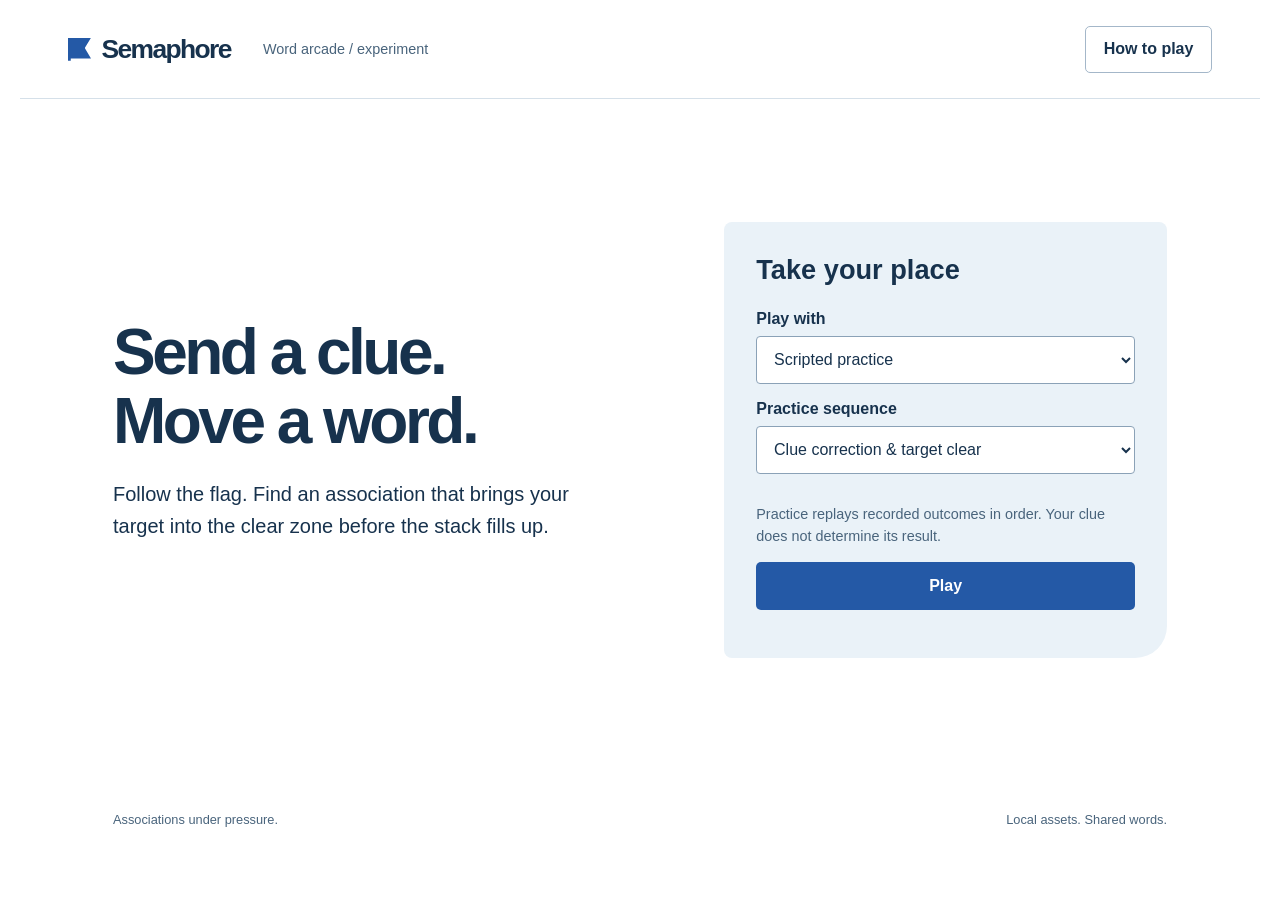
==== web/index.html @ be5de334 "Build thin playable browser with frozen transports and keyboard QA" ====
<!doctype html>
<html lang="en">
<head><meta charset="utf-8"><meta name="viewport" content="width=device-width, initial-scale=1"><link rel="icon" href="./favicon.svg"><title>Semaphore · Word arcade</title><link rel="stylesheet" href="./styles.css"></head>
<body>
<header class="masthead"><a href="./" class="brand" aria-label="Semaphore home"><span class="brand-flag" aria-hidden="true"></span>Semaphore</a><span class="edition">Word arcade / experiment</span><button id="help-open" class="quiet">How to play</button></header>
<main>
<section id="welcome" class="welcome">
  <div><h1>Send a clue.<br>Move a word.</h1><p class="intro">Follow the flag. Find an association that brings your target into the clear zone before the stack fills up.</p></div>
  <form id="start-form" class="setup"><h2>Take your place</h2><label for="transport">Play with</label><select id="transport"><option value="fixture">Scripted practice</option><option value="http">LAN game server</option></select>
  <div id="fixture-options"><label for="scenario">Practice sequence</label><select id="scenario"><option value="legality-and-target-only-clear">Clue correction & target clear</option><option value="inference-spawn-retry-and-reconnect">Spawns, delays & retry</option><option value="equal-time-overflow-beats-inference">A full stack</option><option value="bottom-three-target-only">The bottom-three rule</option><option value="event-player-clears">Event play</option></select><p class="hint">Practice replays recorded outcomes in order. Your clue does not determine its result.</p></div>
  <div id="http-options" hidden><label for="artifact">Artifact ID</label><input id="artifact" value="default" autocomplete="off"><label for="mode">Game mode</label><select id="mode"><option value="casual">Casual</option><option value="event">Event</option></select><p class="hint">Connect to an operator-preloaded game on this server.</p></div><button class="primary" id="play">Play</button><p id="start-error" role="alert"></p></form>
</section>
<section id="game" hidden>
  <div class="game-top"><div><p id="source" class="hint"></p><h1 id="pack-name">Follow the flag</h1></div><button id="leave" class="quiet">Leave game</button></div>
  <div class="arena">
    <section class="stack-panel" aria-label="Word stack"><div class="stack-meta"><span id="occupancy"></span><span id="next-spawn"></span></div><div class="stack"><div class="headroom" aria-hidden="true"><span>Room to rise</span></div><ol id="words" aria-label="Words, top to bottom"></ol></div><p id="zone-note" class="hint"></p></section>
    <section class="console"><div class="stats"><span>Score <strong id="score">0</strong></span><span>Level <strong id="level">1</strong></span></div><div id="active-controls"><p class="target-label">Your target</p><h2 id="target" aria-live="polite"></h2><p id="instruction">Guide it into the clear zone. Only the target clears.</p><p id="connection" role="status"></p><button id="reconnect" class="quiet" hidden>Reconnect</button><form id="clue-form"><label for="clue">Your clue</label><input id="clue" autocomplete="off" spellcheck="false" aria-describedby="clue-count result" placeholder="Find an association…"><div id="clue-count" class="hint">120 characters available</div><button class="primary" id="send">Send clue <span aria-hidden="true">↵</span></button></form><p id="result" role="status" aria-live="polite"></p><p class="hint">Enter to send. Keep the target word out of your clue.</p></div>
    <div id="ending" role="alert" hidden><h2 id="end-title" tabindex="-1"></h2><p id="end-detail"></p><button id="again" class="primary">Play again</button></div>
    <details class="identities"><summary>Game details</summary><dl id="details"></dl></details></section>
  </div>
</section>
</main>
<footer>Associations under pressure. <span>Local assets. Shared words.</span></footer>
<dialog id="help"><h2>Follow the flag</h2><p>Send a clue associated with the target. The server ranks all words by their association with your clue, placing the closest at the bottom.</p><p>If the target lands in the clear zone, it clears and earns 100 points. Other words stay. New words keep arriving; a full stack ends the game.</p><p>The clock keeps running while your clue is ranked and while you reconnect.</p><form method="dialog"><button class="primary">Back to play</button></form></dialog>
<script type="module" src="./app.mjs"></script>
</body></html>
---- web/styles.css ----
:root{font-family:"Segoe UI","Trebuchet MS",sans-serif;color:#17324d;background:#fff;font-synthesis:none;--ink:#17324d;--blue:#2459a6;--fog:#eaf2f8;--landing:#d6eee3;--alert:#9c3045}*{box-sizing:border-box}body{margin:0}button,input,select{font:inherit}button,a,input,select,summary{touch-action:manipulation}button{cursor:pointer}button:disabled{cursor:wait;opacity:.6}button:focus-visible,a:focus-visible,input:focus-visible,select:focus-visible,summary:focus-visible{outline:3px solid var(--blue);outline-offset:4px}button{border:0;border-radius:5px;padding:.85rem 1.1rem;background:var(--fog);color:var(--ink);font-weight:600}.primary{background:var(--blue);color:white;min-height:48px}.quiet{background:transparent;border:1px solid #a4b7c9;white-space:normal}.masthead{max-width:1240px;margin:auto;display:flex;align-items:center;gap:2rem;padding:1.6rem 3rem;border-bottom:1px solid #d5e0e9}.brand{display:flex;align-items:center;gap:.65rem;color:var(--ink);font-size:1.65rem;font-weight:750;text-decoration:none;letter-spacing:-.06em}.brand-flag{display:inline-block;background:var(--blue);width:23px;height:23px;clip-path:polygon(0 0,100% 0,73% 45%,100% 90%,12% 90%,12% 100%,0 100%)}.edition{margin-right:auto;color:#49647c;font-size:.9rem}main{max-width:1150px;margin:auto;padding:3rem}.welcome{display:grid;grid-template-columns:1.2fr 1fr;gap:5rem;align-items:center;min-height:65vh}h1{font-size:clamp(2.7rem,5vw,4.7rem);font-weight:650;letter-spacing:-.055em;line-height:1.08;margin:0 0 1.4rem}.intro{font-size:1.25rem;line-height:1.6;max-width:31rem}.setup{background:var(--fog);padding:2rem;border-radius:8px 8px 32px 8px}.setup h2{font-weight:600;margin:0 0 1.5rem;font-size:1.7rem}label{display:block;font-weight:600;margin-bottom:.5rem}input,select{width:100%;min-width:0;min-height:48px;border:1px solid #8ba2b7;border-radius:4px;background:white;color:var(--ink);padding:.7rem .8rem;margin-bottom:1rem;font-size:1rem}.hint{font-size:.9rem;color:#49647c;line-height:1.5}.setup .primary{width:100%}.game-top{display:flex;align-items:center;justify-content:space-between;gap:1rem;margin-bottom:2rem}.game-top h1{font-size:2rem;margin:0}.game-top p{margin:0 0 .5rem}.arena{display:grid;grid-template-columns:minmax(0,1.1fr) minmax(0,1fr);gap:4rem;align-items:end}.stack-meta{display:flex;justify-content:space-between;gap:1rem;font-size:.95rem;margin-bottom:.75rem;font-variant-numeric:tabular-nums}.stack{background:var(--fog);border:2px solid var(--ink);border-top:4px solid var(--ink);border-radius:5px;overflow:hidden;min-height:400px;display:flex;flex-direction:column;justify-content:end}.headroom{flex:1;min-height:55px;display:flex;align-items:center;justify-content:center;color:#49647c;font-size:.8rem}ol{list-style:none;margin:0;padding:0}.word{padding:.85rem 1.2rem;background:#fff;border-top:1px solid #c4d3e0;position:relative;display:flex;align-items:center;gap:.75rem;font-size:1.3rem;overflow-wrap:anywhere;min-height:54px}.word .label{min-width:0;flex:1}.word.zone{background:var(--landing)}.word.zone-start{border-top:2px solid var(--ink)}.word.target{font-weight:700}.flag{font-size:.73rem;background:var(--blue);color:white;padding:.25rem .65rem .25rem .4rem;clip-path:polygon(0 0,100% 0,90% 50%,100% 100%,0 100%);flex-shrink:0}.zone-caption{display:block;font-size:.75rem;font-weight:600;margin-bottom:.2rem}.stats{display:flex;gap:3rem;border-bottom:1px solid #c4d3e0;padding-bottom:1.3rem;margin-bottom:2rem}.stats span{display:flex;flex-direction:column;gap:.3rem;font-size:.9rem}.stats strong{font-size:2rem;font-weight:600;font-variant-numeric:tabular-nums}.target-label{margin:0 0 .4rem}.console h2{font-size:2rem;font-weight:650;letter-spacing:-.025em;overflow-wrap:anywhere;margin:.3rem 0 1rem}#instruction{line-height:1.5;margin-bottom:1.5rem}#clue{margin-bottom:.25rem}#clue-count{text-align:right;margin:.3rem 0 .8rem}#send{width:100%;display:flex;justify-content:space-between}#result{min-height:2.8rem;line-height:1.5;font-weight:600}#result.error,#connection,#start-error{color:var(--alert)}.identities{margin-top:2rem;font-size:.85rem;color:#49647c}.identities dl{overflow-wrap:anywhere}.identities dt{font-weight:650;margin-top:.7rem}.identities dd{margin:.2rem 0}footer{max-width:1150px;padding:2rem 3rem;margin:auto;color:#49647c;display:flex;justify-content:space-between;gap:1rem;font-size:.8rem}dialog{max-width:min(32rem,90vw);border:2px solid var(--ink);border-radius:8px;padding:2rem;color:var(--ink);line-height:1.6}dialog::backdrop{background:#17324d77}.sr-only{position:absolute;width:1px;height:1px;overflow:hidden;clip-path:inset(50%)}[hidden]{display:none!important}@media(max-width:700px){.masthead{padding:1rem;gap:1rem}.brand{font-size:1.4rem}.edition{display:none}.masthead button{margin-left:auto;font-size:.85rem}main{padding:1.6rem 1rem}.welcome{grid-template-columns:1fr;gap:1.5rem}.welcome h1{font-size:3rem}.setup{padding:1.5rem}.arena{grid-template-columns:1fr;gap:1.5rem}.stack{min-height:260px}.word{font-size:1.12rem;padding:.65rem .8rem}.console{background:white;padding-bottom:env(safe-area-inset-bottom)}.stats{margin-bottom:1.5rem}.game-top{align-items:start}.game-top h1{font-size:1.6rem}footer{padding:1.5rem 1rem;flex-direction:column}.console h2{font-size:1.75rem}}@media(prefers-reduced-motion:reduce){*,*::before,*::after{animation:none!important;transition:none!important;scroll-behavior:auto!important}}
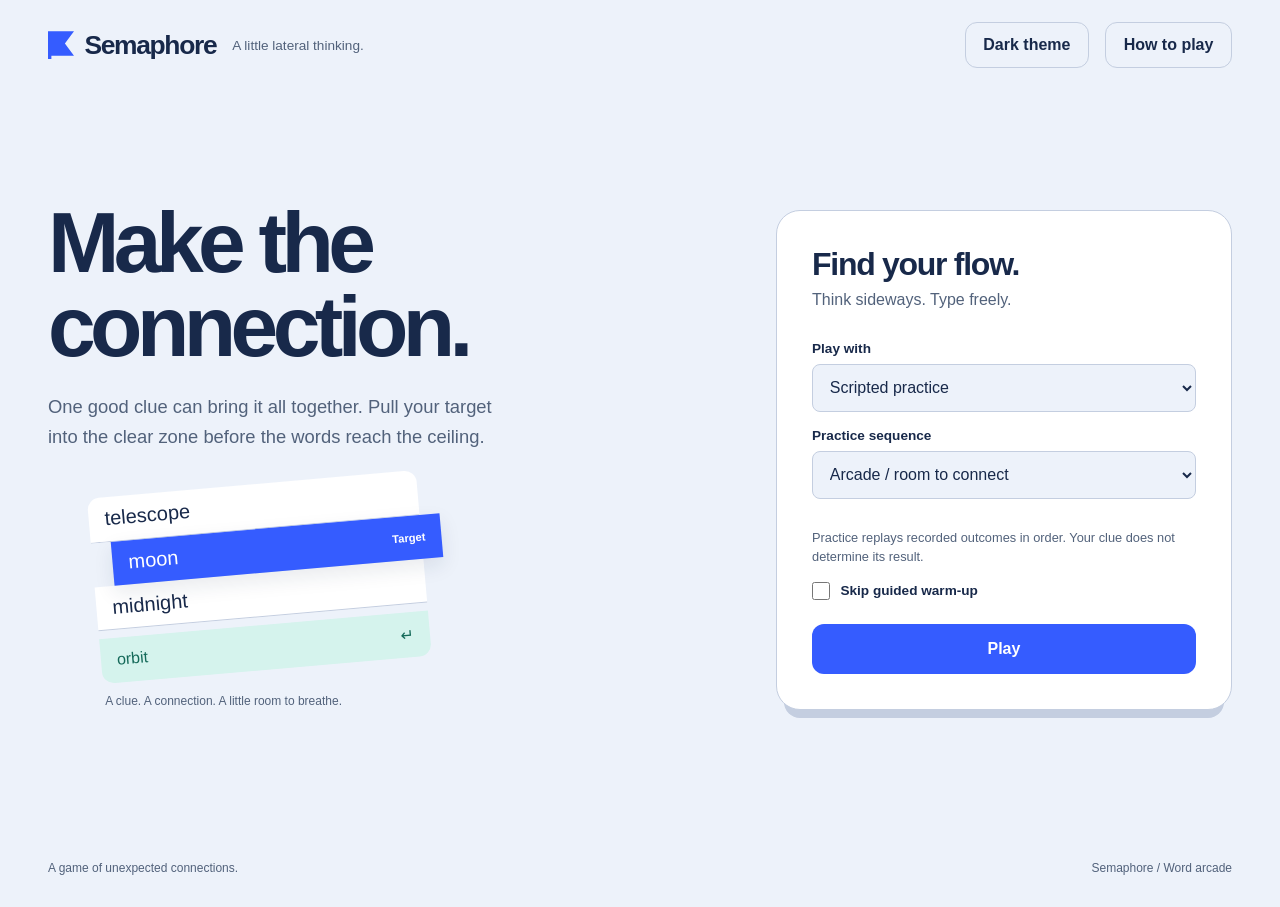
==== commit 2ab61bba: "Refine arcade UI with guided warm-up and cascading streak clears" ====
--- a/web/index.html
+++ b/web/index.html
@@ -1,26 +1,26 @@
 <!doctype html>
 <html lang="en">
-<head><meta charset="utf-8"><meta name="viewport" content="width=device-width, initial-scale=1"><link rel="icon" href="./favicon.svg"><title>Semaphore · Word arcade</title><link rel="stylesheet" href="./styles.css"></head>
+<head><meta charset="utf-8"><meta name="viewport" content="width=device-width, initial-scale=1"><link rel="icon" href="./favicon.svg"><meta name="color-scheme" content="light dark"><title>Semaphore · Word arcade</title><link rel="stylesheet" href="./styles.css"></head>
 <body>
-<header class="masthead"><a href="./" class="brand" aria-label="Semaphore home"><span class="brand-flag" aria-hidden="true"></span>Semaphore</a><span class="edition">Word arcade / experiment</span><button id="help-open" class="quiet">How to play</button></header>
+<header class="masthead"><a href="./" class="brand" aria-label="Semaphore home"><span class="brand-flag" aria-hidden="true"></span>Semaphore</a><span class="edition">A little lateral thinking.</span><button id="theme-toggle" class="quiet theme-toggle" aria-label="Switch to dark theme">Dark theme</button><button id="help-open" class="quiet">How to play</button></header>
 <main>
 <section id="welcome" class="welcome">
-  <div><h1>Send a clue.<br>Move a word.</h1><p class="intro">Follow the flag. Find an association that brings your target into the clear zone before the stack fills up.</p></div>
-  <form id="start-form" class="setup"><h2>Take your place</h2><label for="transport">Play with</label><select id="transport"><option value="fixture">Scripted practice</option><option value="http">LAN game server</option></select>
-  <div id="fixture-options"><label for="scenario">Practice sequence</label><select id="scenario"><option value="legality-and-target-only-clear">Clue correction & target clear</option><option value="inference-spawn-retry-and-reconnect">Spawns, delays & retry</option><option value="equal-time-overflow-beats-inference">A full stack</option><option value="bottom-three-target-only">The bottom-three rule</option><option value="event-player-clears">Event play</option></select><p class="hint">Practice replays recorded outcomes in order. Your clue does not determine its result.</p></div>
-  <div id="http-options" hidden><label for="artifact">Artifact ID</label><input id="artifact" value="default" autocomplete="off"><label for="mode">Game mode</label><select id="mode"><option value="casual">Casual</option><option value="event">Event</option></select><p class="hint">Connect to an operator-preloaded game on this server.</p></div><button class="primary" id="play">Play</button><p id="start-error" role="alert"></p></form>
+  <div class="welcome-story"><h1>Make the<br>connection.</h1><p class="intro">One good clue can bring it all together. Pull your target into the clear zone before the words reach the ceiling.</p><div class="word-demo" aria-label="Example: the clue orbit connects to moon"><span class="demo-word">telescope</span><span class="demo-word demo-target">moon <small>Target</small></span><span class="demo-word">midnight</span><div class="demo-clue"><span>orbit</span><span aria-hidden="true">↵</span></div><p>A clue. A connection. A little room to breathe.</p></div></div>
+  <form id="start-form" class="setup"><h2>Find your flow.</h2><p class="setup-intro">Think sideways. Type freely.</p><label for="transport">Play with</label><select id="transport"><option value="fixture">Scripted practice</option><option value="http">LAN game server</option></select>
+  <div id="fixture-options"><label for="scenario">Practice sequence</label><select id="scenario"><option value="spacious-arcade">Arcade / room to connect</option><option value="legality-and-target-only-clear">Clue correction & target clear</option><option value="inference-spawn-retry-and-reconnect">Spawns, delays & retry</option><option value="equal-time-overflow-beats-inference">A full stack</option><option value="bottom-three-target-only">The bottom-three rule</option><option value="event-player-clears">Event play</option></select><p class="hint">Practice replays recorded outcomes in order. Your clue does not determine its result.</p></div>
+  <div id="http-options" hidden><label for="artifact">Artifact ID</label><input id="artifact" value="default" autocomplete="off"><label for="mode">Game mode</label><select id="mode"><option value="casual">Casual</option><option value="event">Event</option></select><p class="hint">Connect to an operator-preloaded game on this server.</p></div><label class="skip-option"><input type="checkbox" id="skip-tutorial"> Skip guided warm-up</label><button class="primary" id="play">Play</button><p id="start-error" role="alert"></p></form>
 </section>
 <section id="game" hidden>
   <div class="game-top"><div><p id="source" class="hint"></p><h1 id="pack-name">Follow the flag</h1></div><button id="leave" class="quiet">Leave game</button></div>
-  <div class="arena">
-    <section class="stack-panel" aria-label="Word stack"><div class="stack-meta"><span id="occupancy"></span><span id="next-spawn"></span></div><div class="stack"><div class="headroom" aria-hidden="true"><span>Room to rise</span></div><ol id="words" aria-label="Words, top to bottom"></ol></div><p id="zone-note" class="hint"></p></section>
-    <section class="console"><div class="stats"><span>Score <strong id="score">0</strong></span><span>Level <strong id="level">1</strong></span></div><div id="active-controls"><p class="target-label">Your target</p><h2 id="target" aria-live="polite"></h2><p id="instruction">Guide it into the clear zone. Only the target clears.</p><p id="connection" role="status"></p><button id="reconnect" class="quiet" hidden>Reconnect</button><form id="clue-form"><label for="clue">Your clue</label><input id="clue" autocomplete="off" spellcheck="false" aria-describedby="clue-count result" placeholder="Find an association…"><div id="clue-count" class="hint">120 characters available</div><button class="primary" id="send">Send clue <span aria-hidden="true">↵</span></button></form><p id="result" role="status" aria-live="polite"></p><p class="hint">Enter to send. Keep the target word out of your clue.</p></div>
+  <div class="arena"><div class="stats"><span>Score <strong id="score">0</strong></span><span>Level <strong id="level">1</strong></span><span id="streak-stat">Streak <strong id="streak">0 / 5</strong></span><span class="pace-tip" id="pace-note"></span></div>
+    <section class="stack-panel" aria-label="Word stack"><div class="stack-meta"><span id="occupancy"></span><span id="next-spawn"></span></div><div class="ceiling"><span>Ceiling</span><span id="capacity-warning"></span></div><div class="stack"><div class="headroom" aria-hidden="true"><span></span></div><ol id="words" aria-label="Words, top to bottom"></ol></div><p id="zone-note" class="hint"></p></section>
+    <section class="console"><div id="active-controls"><div class="target-cue"><p class="target-label">Connect to</p><h2 id="target" aria-live="polite"></h2></div><p id="instruction" role="status" hidden></p><button type="button" id="begin-game" class="primary" hidden>Start game</button><p id="connection" role="status"></p><button id="reconnect" class="quiet" hidden>Reconnect</button><form id="clue-form"><label for="clue" class="sr-only">Your clue</label><div class="input-dock"><input id="clue" autocomplete="off" spellcheck="false" aria-describedby="clue-count result" placeholder="Find an association…"><button class="primary" id="send">Send clue <span aria-hidden="true">↵</span></button></div><div id="clue-count" class="hint">120 characters available</div></form><p id="result" role="status" aria-live="polite"></p></div>
     <div id="ending" role="alert" hidden><h2 id="end-title" tabindex="-1"></h2><p id="end-detail"></p><button id="again" class="primary">Play again</button></div>
     <details class="identities"><summary>Game details</summary><dl id="details"></dl></details></section>
   </div>
 </section>
 </main>
-<footer>Associations under pressure. <span>Local assets. Shared words.</span></footer>
-<dialog id="help"><h2>Follow the flag</h2><p>Send a clue associated with the target. The server ranks all words by their association with your clue, placing the closest at the bottom.</p><p>If the target lands in the clear zone, it clears and earns 100 points. Other words stay. New words keep arriving; a full stack ends the game.</p><p>The clock keeps running while your clue is ranked and while you reconnect.</p><form method="dialog"><button class="primary">Back to play</button></form></dialog>
+<footer>A game of unexpected connections.<span>Semaphore / Word arcade</span></footer>
+<dialog id="help"><h2>Follow the flag</h2><p>Send a clue associated with the target. The server ranks all words by their association with your clue, placing the closest at the bottom.</p><p>In casual arcade, the board holds 20 phrases and the bottom three positions form the clear zone. Your target can rank first, second, or third to clear for 100 points. In casual arcade, five consecutive successful clues sweep all words in the clear zone. The stack refills the zone, and each new target also clears while it remains in range and the same clue is legal. Each removed word earns 100 points. A miss or invalid clue resets the streak; service failures reset it too. Event games keep target-only clears. New words keep arriving; a full stack ends the game.</p><p>Casual arrivals speed up every 500 points, from five seconds down to two seconds between phrases. Event games and recorded test sequences use their own fixed settings.</p><p>The clock keeps running while your clue is ranked and while you reconnect.</p><form method="dialog"><button class="primary">Back to play</button></form></dialog>
 <script type="module" src="./app.mjs"></script>
 </body></html>
--- a/web/styles.css
+++ b/web/styles.css
@@ -1 +1,172 @@
-:root{font-family:"Segoe UI","Trebuchet MS",sans-serif;color:#17324d;background:#fff;font-synthesis:none;--ink:#17324d;--blue:#2459a6;--fog:#eaf2f8;--landing:#d6eee3;--alert:#9c3045}*{box-sizing:border-box}body{margin:0}button,input,select{font:inherit}button,a,input,select,summary{touch-action:manipulation}button{cursor:pointer}button:disabled{cursor:wait;opacity:.6}button:focus-visible,a:focus-visible,input:focus-visible,select:focus-visible,summary:focus-visible{outline:3px solid var(--blue);outline-offset:4px}button{border:0;border-radius:5px;padding:.85rem 1.1rem;background:var(--fog);color:var(--ink);font-weight:600}.primary{background:var(--blue);color:white;min-height:48px}.quiet{background:transparent;border:1px solid #a4b7c9;white-space:normal}.masthead{max-width:1240px;margin:auto;display:flex;align-items:center;gap:2rem;padding:1.6rem 3rem;border-bottom:1px solid #d5e0e9}.brand{display:flex;align-items:center;gap:.65rem;color:var(--ink);font-size:1.65rem;font-weight:750;text-decoration:none;letter-spacing:-.06em}.brand-flag{display:inline-block;background:var(--blue);width:23px;height:23px;clip-path:polygon(0 0,100% 0,73% 45%,100% 90%,12% 90%,12% 100%,0 100%)}.edition{margin-right:auto;color:#49647c;font-size:.9rem}main{max-width:1150px;margin:auto;padding:3rem}.welcome{display:grid;grid-template-columns:1.2fr 1fr;gap:5rem;align-items:center;min-height:65vh}h1{font-size:clamp(2.7rem,5vw,4.7rem);font-weight:650;letter-spacing:-.055em;line-height:1.08;margin:0 0 1.4rem}.intro{font-size:1.25rem;line-height:1.6;max-width:31rem}.setup{background:var(--fog);padding:2rem;border-radius:8px 8px 32px 8px}.setup h2{font-weight:600;margin:0 0 1.5rem;font-size:1.7rem}label{display:block;font-weight:600;margin-bottom:.5rem}input,select{width:100%;min-width:0;min-height:48px;border:1px solid #8ba2b7;border-radius:4px;background:white;color:var(--ink);padding:.7rem .8rem;margin-bottom:1rem;font-size:1rem}.hint{font-size:.9rem;color:#49647c;line-height:1.5}.setup .primary{width:100%}.game-top{display:flex;align-items:center;justify-content:space-between;gap:1rem;margin-bottom:2rem}.game-top h1{font-size:2rem;margin:0}.game-top p{margin:0 0 .5rem}.arena{display:grid;grid-template-columns:minmax(0,1.1fr) minmax(0,1fr);gap:4rem;align-items:end}.stack-meta{display:flex;justify-content:space-between;gap:1rem;font-size:.95rem;margin-bottom:.75rem;font-variant-numeric:tabular-nums}.stack{background:var(--fog);border:2px solid var(--ink);border-top:4px solid var(--ink);border-radius:5px;overflow:hidden;min-height:400px;display:flex;flex-direction:column;justify-content:end}.headroom{flex:1;min-height:55px;display:flex;align-items:center;justify-content:center;color:#49647c;font-size:.8rem}ol{list-style:none;margin:0;padding:0}.word{padding:.85rem 1.2rem;background:#fff;border-top:1px solid #c4d3e0;position:relative;display:flex;align-items:center;gap:.75rem;font-size:1.3rem;overflow-wrap:anywhere;min-height:54px}.word .label{min-width:0;flex:1}.word.zone{background:var(--landing)}.word.zone-start{border-top:2px solid var(--ink)}.word.target{font-weight:700}.flag{font-size:.73rem;background:var(--blue);color:white;padding:.25rem .65rem .25rem .4rem;clip-path:polygon(0 0,100% 0,90% 50%,100% 100%,0 100%);flex-shrink:0}.zone-caption{display:block;font-size:.75rem;font-weight:600;margin-bottom:.2rem}.stats{display:flex;gap:3rem;border-bottom:1px solid #c4d3e0;padding-bottom:1.3rem;margin-bottom:2rem}.stats span{display:flex;flex-direction:column;gap:.3rem;font-size:.9rem}.stats strong{font-size:2rem;font-weight:600;font-variant-numeric:tabular-nums}.target-label{margin:0 0 .4rem}.console h2{font-size:2rem;font-weight:650;letter-spacing:-.025em;overflow-wrap:anywhere;margin:.3rem 0 1rem}#instruction{line-height:1.5;margin-bottom:1.5rem}#clue{margin-bottom:.25rem}#clue-count{text-align:right;margin:.3rem 0 .8rem}#send{width:100%;display:flex;justify-content:space-between}#result{min-height:2.8rem;line-height:1.5;font-weight:600}#result.error,#connection,#start-error{color:var(--alert)}.identities{margin-top:2rem;font-size:.85rem;color:#49647c}.identities dl{overflow-wrap:anywhere}.identities dt{font-weight:650;margin-top:.7rem}.identities dd{margin:.2rem 0}footer{max-width:1150px;padding:2rem 3rem;margin:auto;color:#49647c;display:flex;justify-content:space-between;gap:1rem;font-size:.8rem}dialog{max-width:min(32rem,90vw);border:2px solid var(--ink);border-radius:8px;padding:2rem;color:var(--ink);line-height:1.6}dialog::backdrop{background:#17324d77}.sr-only{position:absolute;width:1px;height:1px;overflow:hidden;clip-path:inset(50%)}[hidden]{display:none!important}@media(max-width:700px){.masthead{padding:1rem;gap:1rem}.brand{font-size:1.4rem}.edition{display:none}.masthead button{margin-left:auto;font-size:.85rem}main{padding:1.6rem 1rem}.welcome{grid-template-columns:1fr;gap:1.5rem}.welcome h1{font-size:3rem}.setup{padding:1.5rem}.arena{grid-template-columns:1fr;gap:1.5rem}.stack{min-height:260px}.word{font-size:1.12rem;padding:.65rem .8rem}.console{background:white;padding-bottom:env(safe-area-inset-bottom)}.stats{margin-bottom:1.5rem}.game-top{align-items:start}.game-top h1{font-size:1.6rem}footer{padding:1.5rem 1rem;flex-direction:column}.console h2{font-size:1.75rem}}@media(prefers-reduced-motion:reduce){*,*::before,*::after{animation:none!important;transition:none!important;scroll-behavior:auto!important}}
+:root{font-family:"Segoe UI",sans-serif;color:var(--ink);background:var(--paper);font-synthesis:none;color-scheme:light;--ink:#18294a;--paper:#edf2fa;--surface:#fff;--blue:#355cff;--blue-ink:#fff;--muted:#52627b;--line:#c4cee0;--zone:#d5f3ed;--zone-ink:#146959;--amber:#f2bb59;--alert:#a32c49;--shadow:#18294a18}
+
+:root[data-theme=dark]{color-scheme:dark;--ink:#e8efff;--paper:#111b32;--surface:#1b2944;--blue:#91a9ff;--blue-ink:#111b32;--muted:#a9b9d5;--line:#3d4e6d;--zone:#163e40;--zone-ink:#78e1cc;--amber:#f2bb59;--alert:#ff9ab0;--shadow:#0004}
+
+*{box-sizing:border-box}
+body{margin:0}
+button,input,select{font:inherit}
+button,a,input,select,summary{touch-action:manipulation}
+button{cursor:pointer}
+button:disabled{cursor:wait;opacity:.6}
+button:focus-visible,a:focus-visible,input:focus-visible,select:focus-visible,summary:focus-visible{outline:3px solid var(--blue);outline-offset:4px}
+button{border:0;border-radius:12px;padding:.8rem 1.1rem;background:var(--surface);color:var(--ink);font-weight:650;min-height:44px}
+button:hover{filter:brightness(.94)}
+.primary{background:var(--blue);color:var(--blue-ink);min-height:50px}
+.quiet{background:transparent;border:1px solid var(--line)}
+.masthead{max-width:1400px;margin:auto;display:flex;align-items:center;gap:1rem;padding:1.4rem 3rem}
+.brand{display:flex;align-items:center;gap:.65rem;color:var(--ink);font-family:Bahnschrift,"Arial Narrow",sans-serif;font-size:1.65rem;font-weight:750;text-decoration:none;letter-spacing:-.05em}
+.brand-flag{display:inline-block;background:var(--blue);width:26px;height:28px;clip-path:polygon(0 0,100% 0,65% 44%,100% 88%,13% 88%,13% 100%,0 100%)}
+.edition{margin-right:auto;color:var(--muted);font-size:.85rem}
+main{max-width:1280px;margin:auto;padding:2rem 3rem}
+.welcome{display:grid;grid-template-columns:1.35fr 1fr;gap:7rem;align-items:center;min-height:75vh}
+h1,h2,.word{font-family:Bahnschrift,"Arial Narrow","Segoe UI",sans-serif}
+h1{font-size:clamp(3.7rem,6.7vw,6.5rem);font-weight:700;letter-spacing:-.065em;line-height:.98;margin:0 0 1.5rem}
+.intro{font-size:1.15rem;line-height:1.65;max-width:29rem;color:var(--muted)}
+.word-demo{max-width:330px;margin:2rem 0 0 3rem;transform:rotate(-5deg)}
+.demo-word{display:block;padding:.65rem 1rem;border-bottom:1px solid var(--line);background:var(--surface);font-family:Bahnschrift,sans-serif;font-size:1.25rem}
+.demo-word:first-child{border-radius:12px 12px 0 0}
+.demo-target{background:var(--blue);color:var(--blue-ink);transform:translateX(20px);border:0;box-shadow:0 8px 20px var(--shadow)}
+.demo-target small{float:right;font:600 .7rem "Segoe UI",sans-serif;margin-top:.35rem}
+.demo-clue{display:flex;justify-content:space-between;background:var(--zone);color:var(--zone-ink);margin-top:8px;padding:.8rem 1rem;border-radius:0 0 12px 12px}
+.word-demo p{font-size:.75rem;color:var(--muted);transform:rotate(5deg);margin-top:1.5rem}
+.setup{background:var(--surface);padding:2.2rem;border:1px solid var(--line);border-radius:24px;box-shadow:0 16px 0 -8px var(--line)}
+.setup h2{font-size:2rem;letter-spacing:-.04em;margin:0}
+.setup-intro{color:var(--muted);margin:.5rem 0 2rem}
+label{display:block;font-size:.85rem;font-weight:650;margin-bottom:.5rem}
+input,select{width:100%;min-width:0;min-height:48px;border:1px solid var(--line);border-radius:8px;background:var(--paper);color:var(--ink);padding:.7rem .8rem;margin-bottom:1rem;font-size:1rem}
+.hint{font-size:.8rem;color:var(--muted);line-height:1.5}
+.setup .primary{width:100%;margin-top:.5rem}
+.game-top{display:flex;align-items:center;justify-content:space-between;gap:1rem;max-width:760px;margin:0 auto 1.2rem}
+.game-top h1{font-size:1.65rem;letter-spacing:-.04em;margin:0}
+.game-top p{margin:0 0 .4rem}
+.arena{max-width:760px;margin:auto;display:grid;grid-template-columns:110px minmax(0,1fr);column-gap:28px}
+.stats{grid-column:1;grid-row:1;display:flex;flex-direction:column;gap:2rem;padding-top:3rem}
+.stats>span{display:flex;flex-direction:column;gap:.2rem;font-size:.8rem;color:var(--muted)}
+.stats strong{font-family:Bahnschrift,sans-serif;font-size:2.8rem;font-weight:600;color:var(--ink);font-variant-numeric:tabular-nums;letter-spacing:-.05em}
+.stats .score-tip{line-height:1.6;border-top:1px solid var(--line);padding-top:1rem}
+.score-tip b{color:var(--zone-ink);font-weight:600}
+.stack-panel{grid-column:2;min-width:0}
+.stack-meta{display:flex;justify-content:space-between;gap:1rem;font-size:.75rem;margin-bottom:.65rem;color:var(--muted);font-variant-numeric:tabular-nums}
+.ceiling{position:relative;display:flex;justify-content:space-between;padding:10px 12px 13px;background:var(--ink);color:var(--paper);font-size:.68rem;border-radius:9px 9px 0 0;overflow:hidden}
+.ceiling:after{content:"";position:absolute;bottom:0;left:0;right:0;height:5px;background:repeating-linear-gradient(120deg,var(--amber) 0 10px,transparent 10px 20px)}
+.stack{position:relative;background:var(--surface);border:1px solid var(--line);border-top:0;border-radius:0 0 12px 12px;overflow:hidden;min-height:350px;display:flex;flex-direction:column;justify-content:end;box-shadow:0 12px 32px var(--shadow)}
+.headroom{flex:1;min-height:55px;display:flex;align-items:center;justify-content:center;color:var(--muted);font-size:.75rem;background:repeating-linear-gradient(0deg,transparent 0 43px,var(--paper) 43px 44px);padding:1rem;text-align:center}
+ol{list-style:none;margin:0;padding:0}
+.word{padding:.7rem 1.2rem;border-top:1px solid var(--line);position:relative;display:flex;align-items:center;gap:.75rem;font-size:1.2rem;overflow-wrap:anywhere;min-height:48px;background:var(--surface)}
+.word .label{min-width:0;flex:1}
+.word.zone{background:var(--zone);color:var(--zone-ink)}
+.word.zone-start{border-top:2px solid var(--zone-ink)}
+.word.target{font-weight:700;color:var(--blue);box-shadow:inset 5px 0 var(--blue)}
+.flag{font:650 .65rem "Segoe UI",sans-serif;background:var(--blue);color:var(--blue-ink);padding:.35rem .6rem;border-radius:5px;flex-shrink:0}
+.zone-caption{display:block;font:600 .65rem "Segoe UI",sans-serif;margin-bottom:.4rem}
+.rank-number{font:500 .7rem "Segoe UI",sans-serif;opacity:.75;min-width:1.2rem;font-variant-numeric:tabular-nums}
+.console{grid-column:2;min-width:0}
+.target-cue{display:flex;align-items:baseline;gap:.6rem;flex-wrap:wrap}
+.target-label{font-size:.85rem;color:var(--muted);margin:0}
+.console h2{font-size:1.55rem;font-weight:650;letter-spacing:-.035em;overflow-wrap:anywhere;margin:0}
+.console #instruction{font-size:.8rem;line-height:1.5;color:var(--muted);margin:.5rem 0 1rem}
+.input-dock{display:flex;gap:8px;background:var(--surface);border:2px solid var(--blue);border-radius:14px;padding:6px;box-shadow:0 7px 0 var(--shadow)}
+#clue{border:0;background:transparent;margin:0;font-size:1.1rem;min-height:48px;padding:.6rem}
+#clue:focus{outline:0}
+.input-dock:focus-within{outline:3px solid var(--blue);outline-offset:3px}
+#send{flex-shrink:0;display:flex;align-items:center;gap:1rem}
+#clue-count{text-align:right;margin:.6rem 0 0;font-size:.7rem}
+#result{min-height:1.5rem;line-height:1.5;font-size:.9rem;font-weight:600;margin:.6rem 0;color:var(--zone-ink)}
+#result.error,#connection,#start-error{color:var(--alert)}
+#connection:empty,#start-error:empty{display:none}
+.identities{margin-top:1.5rem;font-size:.75rem;color:var(--muted)}
+.identities dl{overflow-wrap:anywhere}
+.identities dt{font-weight:650;margin-top:.7rem}
+.identities dd{margin:.2rem 0}
+#ending{background:var(--zone);padding:1.5rem;border-radius:16px;margin-top:1rem}
+#ending p{line-height:1.5}
+footer{max-width:1280px;padding:2rem 3rem;margin:auto;color:var(--muted);display:flex;justify-content:space-between;gap:1rem;font-size:.75rem}
+dialog{max-width:min(32rem,90vw);border:1px solid var(--line);border-radius:20px;padding:2rem;color:var(--ink);background:var(--surface);line-height:1.6}
+dialog::backdrop{background:#111b32aa;backdrop-filter:blur(5px)}
+.sr-only{position:absolute;width:1px;height:1px;overflow:hidden;clip-path:inset(50%)}
+[hidden]{display:none!important}
+
+@media(max-width:800px){.masthead{padding:1rem;gap:.6rem}
+.edition{display:none}
+.theme-toggle{margin-left:auto}
+.brand{font-size:1.3rem}
+.masthead button{font-size:.75rem;padding:.6rem}
+main{padding:1.2rem}
+.welcome{gap:2.5rem;grid-template-columns:1fr 1fr}
+.welcome h1{font-size:3.8rem}
+.setup{padding:1.4rem}
+.word-demo{margin-left:0;max-width:250px}
+.arena{column-gap:16px;grid-template-columns:80px minmax(0,1fr)}
+footer{padding:1.5rem}
+}
+
+@media(max-width:560px){.welcome{grid-template-columns:1fr}
+.welcome-story{padding:1rem 0}
+.welcome h1{font-size:4rem}
+.word-demo{margin:1.5rem auto 0}
+.intro{font-size:1rem}
+.arena{display:flex;flex-direction:column}
+.stats{flex-direction:row;gap:2rem;padding:0 0 .8rem;align-items:center}
+.stats>span{flex-direction:row;align-items:baseline;gap:.5rem}
+.stats strong{font-size:1.7rem}
+.stats .score-tip{display:none}
+.stack{min-height:290px}
+.word{font-size:1.05rem;padding:.55rem .8rem;min-height:42px}
+.headroom{min-height:42px}
+.game-top{margin-bottom:1rem}
+.game-top h1{font-size:1.4rem}
+#send{font-size:.8rem;padding:.65rem;gap:.4rem}
+#clue{font-size:1rem;padding:.4rem}
+.console h2{font-size:1.4rem}
+footer{flex-direction:column}
+.ceiling{font-size:.62rem}
+.brand{gap:.4rem}
+.brand-flag{width:19px;height:22px}
+}
+
+@media(prefers-reduced-motion:reduce){*,*::before,*::after{animation:none!important;transition:none!important;scroll-behavior:auto!important}
+}
+
+
+
+/* A tall, twenty-position chute; short screens retain readable phrase sizes. */
+.stack{min-height:0;--slot:clamp(22px, calc((100svh - 460px) / var(--capacity,20)), 30px)}
+.headroom{flex:none;min-height:0;height:calc(var(--empty-slots,14) * var(--slot));padding:0 1rem;background:repeating-linear-gradient(to top,transparent 0 calc(var(--slot) - 1px),var(--paper) calc(var(--slot) - 1px) var(--slot))}
+.word{min-height:var(--slot);padding:0 1rem;font-size:1rem;line-height:21px}
+.word.zone-start{border-top:2px solid var(--zone-ink)}
+.flag{padding:2px 6px;font-size:.6rem}
+.playing .masthead{padding-top:.6rem;padding-bottom:.6rem}
+.playing main{padding-top:.5rem}
+.playing .game-top{margin-bottom:.5rem}
+.playing .game-top h1{font-size:1.15rem}
+.playing .game-top .hint{font-size:.7rem}
+.playing .arena{max-width:860px;grid-template-columns:140px minmax(0,1fr)}
+.playing .game-top{max-width:860px}
+.playing #zone-note{margin:.45rem 0;color:var(--zone-ink);font-weight:600}
+.playing #instruction{margin:.3rem 0 .6rem}
+.playing #result:empty{display:none}
+.playing .identities{margin-top:.6rem}
+.playing footer{display:none}
+.pace-tip{line-height:1.6;max-width:130px}
+input::placeholder{color:var(--muted);opacity:1}
+@media(max-width:560px){
+  .playing .masthead{padding:.5rem .75rem}
+  .playing main{padding:.4rem .75rem 1rem}
+  .playing .game-top{align-items:center}
+  .playing .game-top .hint{max-width:180px}
+  .playing .game-top button{padding:.5rem .7rem;font-size:.75rem}
+  .stack{--slot:20px}
+  .word{font-size:.9rem;padding:0 .6rem;line-height:19px}
+  .stats{gap:1.2rem;padding-bottom:.5rem}
+  .stats .pace-tip{display:block;margin-left:auto;font-size:.65rem;max-width:110px}
+  .stats strong{font-size:1.4rem}
+  .console .target-cue h2{font-size:1.2rem}
+}
+
+.skip-option{display:flex;align-items:center;gap:.65rem;margin:1rem 0}.skip-option input{width:18px;min-height:18px;margin:0;accent-color:var(--blue)}
+.word.clear-echo{position:absolute;z-index:3;pointer-events:none;background:var(--zone);color:var(--zone-ink);border-left:4px solid var(--blue);box-shadow:0 0 24px var(--shadow)}
+.console #instruction:not([hidden]){border-left:3px solid var(--blue);padding:.65rem .85rem;background:var(--surface);border-radius:0 8px 8px 0}
+#begin-game{margin:.6rem 0}#streak{font-size:1.8rem}
+@media(prefers-reduced-motion:reduce){.clear-echo{display:none}}
+#streak{white-space:nowrap}
+@media(max-width:600px){#streak{font-size:1.3rem}.stats{flex-wrap:wrap}}
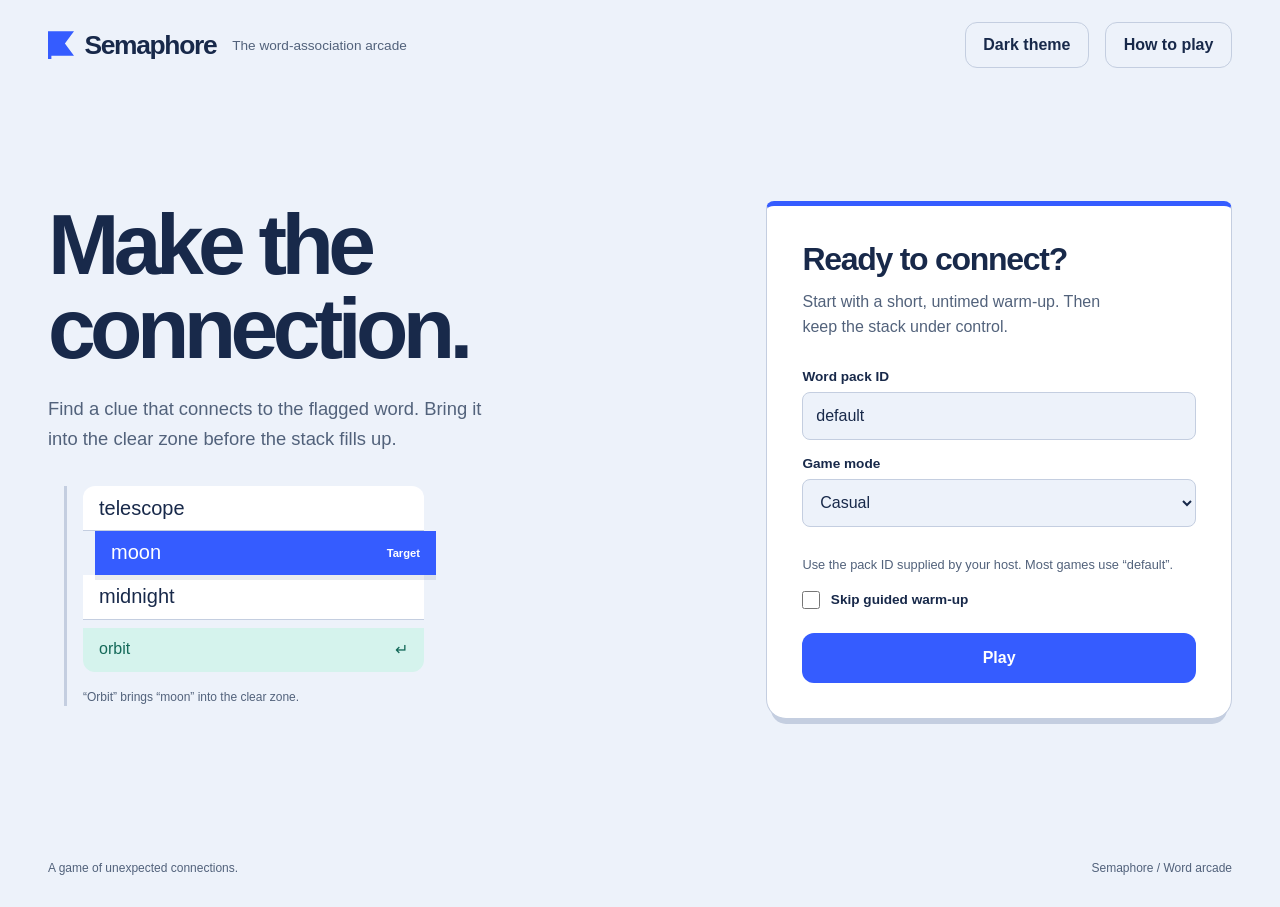
==== commit e83f8411: "Refine arcade UI, harden server boundaries, and remove scripted practice" ====
--- a/web/index.html
+++ b/web/index.html
@@ -2,25 +2,25 @@
 <html lang="en">
 <head><meta charset="utf-8"><meta name="viewport" content="width=device-width, initial-scale=1"><link rel="icon" href="./favicon.svg"><meta name="color-scheme" content="light dark"><title>Semaphore · Word arcade</title><link rel="stylesheet" href="./styles.css"></head>
 <body>
-<header class="masthead"><a href="./" class="brand" aria-label="Semaphore home"><span class="brand-flag" aria-hidden="true"></span>Semaphore</a><span class="edition">A little lateral thinking.</span><button id="theme-toggle" class="quiet theme-toggle" aria-label="Switch to dark theme">Dark theme</button><button id="help-open" class="quiet">How to play</button></header>
-<main>
+<a class="skip-link" href="#main">Skip to game</a>
+<header class="masthead"><a href="./" class="brand" aria-label="Semaphore home"><span class="brand-flag" aria-hidden="true"></span>Semaphore</a><span class="edition">The word-association arcade</span><button id="theme-toggle" class="quiet theme-toggle" aria-label="Switch to dark theme">Dark theme</button><button id="help-open" class="quiet">How to play</button></header>
+<main id="main" tabindex="-1">
 <section id="welcome" class="welcome">
-  <div class="welcome-story"><h1>Make the<br>connection.</h1><p class="intro">One good clue can bring it all together. Pull your target into the clear zone before the words reach the ceiling.</p><div class="word-demo" aria-label="Example: the clue orbit connects to moon"><span class="demo-word">telescope</span><span class="demo-word demo-target">moon <small>Target</small></span><span class="demo-word">midnight</span><div class="demo-clue"><span>orbit</span><span aria-hidden="true">↵</span></div><p>A clue. A connection. A little room to breathe.</p></div></div>
-  <form id="start-form" class="setup"><h2>Find your flow.</h2><p class="setup-intro">Think sideways. Type freely.</p><label for="transport">Play with</label><select id="transport"><option value="fixture">Scripted practice</option><option value="http">LAN game server</option></select>
-  <div id="fixture-options"><label for="scenario">Practice sequence</label><select id="scenario"><option value="spacious-arcade">Arcade / room to connect</option><option value="legality-and-target-only-clear">Clue correction & target clear</option><option value="inference-spawn-retry-and-reconnect">Spawns, delays & retry</option><option value="equal-time-overflow-beats-inference">A full stack</option><option value="bottom-three-target-only">The bottom-three rule</option><option value="event-player-clears">Event play</option></select><p class="hint">Practice replays recorded outcomes in order. Your clue does not determine its result.</p></div>
-  <div id="http-options" hidden><label for="artifact">Artifact ID</label><input id="artifact" value="default" autocomplete="off"><label for="mode">Game mode</label><select id="mode"><option value="casual">Casual</option><option value="event">Event</option></select><p class="hint">Connect to an operator-preloaded game on this server.</p></div><label class="skip-option"><input type="checkbox" id="skip-tutorial"> Skip guided warm-up</label><button class="primary" id="play">Play</button><p id="start-error" role="alert"></p></form>
+  <div class="welcome-story"><h1>Make the<br>connection.</h1><p class="intro">Find a clue that connects to the flagged word. Bring it into the clear zone before the stack fills up.</p><div class="word-demo" aria-label="Example: the clue orbit connects to moon"><span class="demo-word">telescope</span><span class="demo-word demo-target">moon <small>Target</small></span><span class="demo-word">midnight</span><div class="demo-clue"><span>orbit</span><span aria-hidden="true">↵</span></div><p>“Orbit” brings “moon” into the clear zone.</p></div></div>
+  <form id="start-form" class="setup"><h2>Ready to connect?</h2><p class="setup-intro">Start with a short, untimed warm-up. Then keep the stack under control.</p><div id="http-options"><label for="artifact">Word pack ID</label><input id="artifact" value="default" autocomplete="off" maxlength="128" aria-describedby="pack-hint"><label for="mode">Game mode</label><select id="mode"><option value="casual">Casual</option><option value="event">Event</option></select><p class="hint" id="pack-hint">Use the pack ID supplied by your host. Most games use “default”.</p></div><label class="skip-option"><input type="checkbox" id="skip-tutorial"> Skip guided warm-up</label><button class="primary" id="play">Play</button><p id="start-error" role="alert"></p></form>
 </section>
 <section id="game" hidden>
   <div class="game-top"><div><p id="source" class="hint"></p><h1 id="pack-name">Follow the flag</h1></div><button id="leave" class="quiet">Leave game</button></div>
   <div class="arena"><div class="stats"><span>Score <strong id="score">0</strong></span><span>Level <strong id="level">1</strong></span><span id="streak-stat">Streak <strong id="streak">0 / 5</strong></span><span class="pace-tip" id="pace-note"></span></div>
     <section class="stack-panel" aria-label="Word stack"><div class="stack-meta"><span id="occupancy"></span><span id="next-spawn"></span></div><div class="ceiling"><span>Ceiling</span><span id="capacity-warning"></span></div><div class="stack"><div class="headroom" aria-hidden="true"><span></span></div><ol id="words" aria-label="Words, top to bottom"></ol></div><p id="zone-note" class="hint"></p></section>
-    <section class="console"><div id="active-controls"><div class="target-cue"><p class="target-label">Connect to</p><h2 id="target" aria-live="polite"></h2></div><p id="instruction" role="status" hidden></p><button type="button" id="begin-game" class="primary" hidden>Start game</button><p id="connection" role="status"></p><button id="reconnect" class="quiet" hidden>Reconnect</button><form id="clue-form"><label for="clue" class="sr-only">Your clue</label><div class="input-dock"><input id="clue" autocomplete="off" spellcheck="false" aria-describedby="clue-count result" placeholder="Find an association…"><button class="primary" id="send">Send clue <span aria-hidden="true">↵</span></button></div><div id="clue-count" class="hint">120 characters available</div></form><p id="result" role="status" aria-live="polite"></p></div>
+    <section class="console"><div id="active-controls"><div class="target-cue"><p class="target-label">Connect to</p><h2 id="target" aria-live="polite"></h2></div><p id="instruction" role="status" hidden></p><button type="button" id="begin-game" class="primary" hidden>Start game</button><p id="begin-error" role="alert"></p><p id="connection" role="status"></p><button id="reconnect" class="quiet" hidden>Reconnect</button><form id="clue-form"><label for="clue" class="sr-only">Your clue</label><div class="input-dock"><input id="clue" autocomplete="off" spellcheck="false" aria-describedby="clue-count result" placeholder="Find an association…"><button class="primary" id="send">Send clue <span aria-hidden="true">↵</span></button></div><div id="clue-count" class="hint">120 characters available</div></form><p id="result" role="status" aria-live="polite"></p></div>
     <div id="ending" role="alert" hidden><h2 id="end-title" tabindex="-1"></h2><p id="end-detail"></p><button id="again" class="primary">Play again</button></div>
     <details class="identities"><summary>Game details</summary><dl id="details"></dl></details></section>
   </div>
 </section>
 </main>
 <footer>A game of unexpected connections.<span>Semaphore / Word arcade</span></footer>
-<dialog id="help"><h2>Follow the flag</h2><p>Send a clue associated with the target. The server ranks all words by their association with your clue, placing the closest at the bottom.</p><p>In casual arcade, the board holds 20 phrases and the bottom three positions form the clear zone. Your target can rank first, second, or third to clear for 100 points. In casual arcade, five consecutive successful clues sweep all words in the clear zone. The stack refills the zone, and each new target also clears while it remains in range and the same clue is legal. Each removed word earns 100 points. A miss or invalid clue resets the streak; service failures reset it too. Event games keep target-only clears. New words keep arriving; a full stack ends the game.</p><p>Casual arrivals speed up every 500 points, from five seconds down to two seconds between phrases. Event games and recorded test sequences use their own fixed settings.</p><p>The clock keeps running while your clue is ranked and while you reconnect.</p><form method="dialog"><button class="primary">Back to play</button></form></dialog>
+<dialog id="help" aria-labelledby="help-title"><h2 id="help-title">Follow the flag</h2><p>Send a clue associated with the target. The server ranks all words by their association with your clue, placing the closest at the bottom.</p><ol class="help-steps"><li><strong>Find an association.</strong><span>Use a clue like “orbit” for the target “moon”. Avoid the target itself or its word forms.</span></li><li><strong>Bring the flag into range.</strong><span>The closest words move to the bottom. In casual arcade, land the target in positions 1–3 to clear it for 100 points.</span></li><li><strong>Keep room in the stack.</strong><span>New words arrive as you play. A full, 20-word stack ends the game.</span></li></ol>
+<details class="help-extra"><summary>Streaks, pace, and other modes</summary><p>Five consecutive successful clues sweep the clear zone. Surviving words move down, and each new target also clears while it is in range and the same clue is legal. Each removed word earns 100 points.</p><p>A miss, invalid clue, or service failure resets the streak. Casual arrivals speed up every 500 points, from five seconds down to two.</p><p>Event games keep target-only clears. Events use their own fixed schedules.</p></details><p class="hint">In live games, the clock keeps running while a clue is ranked or the connection recovers. The guided warm-up is untimed.</p><form method="dialog"><button class="primary">Back to play</button></form></dialog>
 <script type="module" src="./app.mjs"></script>
 </body></html>
--- a/web/styles.css
+++ b/web/styles.css
@@ -18,20 +18,20 @@
 .brand-flag{display:inline-block;background:var(--blue);width:26px;height:28px;clip-path:polygon(0 0,100% 0,65% 44%,100% 88%,13% 88%,13% 100%,0 100%)}
 .edition{margin-right:auto;color:var(--muted);font-size:.85rem}
 main{max-width:1280px;margin:auto;padding:2rem 3rem}
-.welcome{display:grid;grid-template-columns:1.35fr 1fr;gap:7rem;align-items:center;min-height:75vh}
+.welcome{display:grid;grid-template-columns:1.35fr 1fr;gap:clamp(3rem,7vw,7rem);align-items:center;min-height:min(75vh,850px)}
 h1,h2,.word{font-family:Bahnschrift,"Arial Narrow","Segoe UI",sans-serif}
 h1{font-size:clamp(3.7rem,6.7vw,6.5rem);font-weight:700;letter-spacing:-.065em;line-height:.98;margin:0 0 1.5rem}
 .intro{font-size:1.15rem;line-height:1.65;max-width:29rem;color:var(--muted)}
-.word-demo{max-width:330px;margin:2rem 0 0 3rem;transform:rotate(-5deg)}
+.word-demo{max-width:360px;margin:2rem 0 0 1rem;border-left:3px solid var(--line);padding-left:1rem}
 .demo-word{display:block;padding:.65rem 1rem;border-bottom:1px solid var(--line);background:var(--surface);font-family:Bahnschrift,sans-serif;font-size:1.25rem}
 .demo-word:first-child{border-radius:12px 12px 0 0}
-.demo-target{background:var(--blue);color:var(--blue-ink);transform:translateX(20px);border:0;box-shadow:0 8px 20px var(--shadow)}
+.demo-target{background:var(--blue);color:var(--blue-ink);transform:translateX(12px);border:0;box-shadow:0 5px 0 var(--shadow)}
 .demo-target small{float:right;font:600 .7rem "Segoe UI",sans-serif;margin-top:.35rem}
 .demo-clue{display:flex;justify-content:space-between;background:var(--zone);color:var(--zone-ink);margin-top:8px;padding:.8rem 1rem;border-radius:0 0 12px 12px}
-.word-demo p{font-size:.75rem;color:var(--muted);transform:rotate(5deg);margin-top:1.5rem}
-.setup{background:var(--surface);padding:2.2rem;border:1px solid var(--line);border-radius:24px;box-shadow:0 16px 0 -8px var(--line)}
+.word-demo p{font-size:.75rem;color:var(--muted);margin-top:1rem;line-height:1.5}
+.setup{background:var(--surface);padding:2.2rem;border:1px solid var(--line);border-top:5px solid var(--blue);border-radius:8px 8px 20px 20px;box-shadow:0 10px 0 -5px var(--line)}
 .setup h2{font-size:2rem;letter-spacing:-.04em;margin:0}
-.setup-intro{color:var(--muted);margin:.5rem 0 2rem}
+.setup-intro{color:var(--muted);margin:.65rem 0 1.8rem;line-height:1.6;max-width:35ch}
 label{display:block;font-size:.85rem;font-weight:650;margin-bottom:.5rem}
 input,select{width:100%;min-width:0;min-height:48px;border:1px solid var(--line);border-radius:8px;background:var(--paper);color:var(--ink);padding:.7rem .8rem;margin-bottom:1rem;font-size:1rem}
 .hint{font-size:.8rem;color:var(--muted);line-height:1.5}
@@ -72,8 +72,8 @@
 #send{flex-shrink:0;display:flex;align-items:center;gap:1rem}
 #clue-count{text-align:right;margin:.6rem 0 0;font-size:.7rem}
 #result{min-height:1.5rem;line-height:1.5;font-size:.9rem;font-weight:600;margin:.6rem 0;color:var(--zone-ink)}
-#result.error,#connection,#start-error{color:var(--alert)}
-#connection:empty,#start-error:empty{display:none}
+#result.error,#connection,#start-error,#begin-error{color:var(--alert)}
+#connection:empty,#start-error:empty,#begin-error:empty{display:none}
 .identities{margin-top:1.5rem;font-size:.75rem;color:var(--muted)}
 .identities dl{overflow-wrap:anywhere}
 .identities dt{font-weight:650;margin-top:.7rem}
@@ -81,7 +81,7 @@
 #ending{background:var(--zone);padding:1.5rem;border-radius:16px;margin-top:1rem}
 #ending p{line-height:1.5}
 footer{max-width:1280px;padding:2rem 3rem;margin:auto;color:var(--muted);display:flex;justify-content:space-between;gap:1rem;font-size:.75rem}
-dialog{max-width:min(32rem,90vw);border:1px solid var(--line);border-radius:20px;padding:2rem;color:var(--ink);background:var(--surface);line-height:1.6}
+dialog{width:min(38rem,92vw);max-height:85svh;overflow:auto;border:1px solid var(--line);border-radius:20px;padding:2rem;color:var(--ink);background:var(--surface);line-height:1.6}
 dialog::backdrop{background:#111b32aa;backdrop-filter:blur(5px)}
 .sr-only{position:absolute;width:1px;height:1px;overflow:hidden;clip-path:inset(50%)}
 [hidden]{display:none!important}
@@ -102,7 +102,7 @@
 
 @media(max-width:560px){.welcome{grid-template-columns:1fr}
 .welcome-story{padding:1rem 0}
-.welcome h1{font-size:4rem}
+.welcome h1{font-size:clamp(3rem,14vw,4rem)}
 .word-demo{margin:1.5rem auto 0}
 .intro{font-size:1rem}
 .arena{display:flex;flex-direction:column}
@@ -130,12 +130,13 @@
 
 
 /* A tall, twenty-position chute; short screens retain readable phrase sizes. */
-.stack{min-height:0;--slot:clamp(22px, calc((100svh - 460px) / var(--capacity,20)), 30px)}
-.headroom{flex:none;min-height:0;height:calc(var(--empty-slots,14) * var(--slot));padding:0 1rem;background:repeating-linear-gradient(to top,transparent 0 calc(var(--slot) - 1px),var(--paper) calc(var(--slot) - 1px) var(--slot))}
-.word{min-height:var(--slot);padding:0 1rem;font-size:1rem;line-height:21px}
+.stack{--slot:clamp(22px, calc((100svh - 420px) / var(--capacity,20)), 52px);min-height:calc(var(--capacity,20) * var(--slot))}
+.headroom{flex:1;min-height:0;padding:0 1rem;background:repeating-linear-gradient(to top,transparent 0 calc(var(--slot) - 1px),var(--paper) calc(var(--slot) - 1px) var(--slot))}
+.word{min-height:var(--slot);padding:0 1rem;font-size:1rem;line-height:1.25}
+#words{flex:none}
 .word.zone-start{border-top:2px solid var(--zone-ink)}
 .flag{padding:2px 6px;font-size:.6rem}
-.playing .masthead{padding-top:.6rem;padding-bottom:.6rem}
+.playing .masthead{padding-top:.45rem;padding-bottom:.45rem}
 .playing main{padding-top:.5rem}
 .playing .game-top{margin-bottom:.5rem}
 .playing .game-top h1{font-size:1.15rem}
@@ -170,3 +171,49 @@
 @media(prefers-reduced-motion:reduce){.clear-echo{display:none}}
 #streak{white-space:nowrap}
 @media(max-width:600px){#streak{font-size:1.3rem}.stats{flex-wrap:wrap}}
+
+.clear-letter,.clear-points{position:absolute;z-index:5;pointer-events:none;color:var(--zone-ink);font-family:Bahnschrift,sans-serif;font-weight:750;text-shadow:0 2px 8px var(--surface)}
+.clear-letter{font-size:1.35rem}.clear-points{font-size:2rem}
+@media(prefers-reduced-motion:reduce){.clear-letter,.clear-points{display:none}}
+
+/* Use the available desktop space for legible phrases and a broader playfield. */
+@media(min-width:1100px){
+  .playing .arena,.playing .game-top{max-width:clamp(860px,70vw,1180px)}
+  .word{font-size:clamp(1.1rem,1.25vw,1.65rem);padding:.15rem 1.25rem}
+  .rank-number{font-size:.8rem;min-width:1.6rem}
+  .flag{font-size:.75rem;padding:3px 8px}
+  .stack-meta,.ceiling{font-size:.85rem}
+  .console h2{font-size:1.8rem}
+  #clue{font-size:1.2rem}
+}
+
+/* Navigation and guidance use the same quiet signal language as the playfield. */
+.skip-link{position:fixed;top:8px;left:8px;z-index:20;padding:.8rem 1rem;background:var(--blue);color:var(--blue-ink);border-radius:8px;transform:translateY(-160%)}
+.skip-link:focus{transform:none}
+#main:focus{outline:none}
+.help-steps{list-style:decimal;padding-left:1.5rem;margin:1.5rem 0}
+.help-steps li{padding-left:.5rem;margin:1.1rem 0}
+.help-steps li::marker{color:var(--blue);font-weight:700}
+.help-steps strong,.help-steps span{display:block}
+.help-steps span{color:var(--muted);margin-top:.3rem}
+.help-extra{border-block:1px solid var(--line);padding:.8rem 0}
+summary{cursor:pointer;min-height:32px;align-content:center}
+dialog h2{font-size:2rem;letter-spacing:-.04em;line-height:1.1;margin-top:0}
+dialog form{margin-top:1.5rem}
+#clue[aria-invalid=true]{color:var(--alert)}
+button:disabled:hover{filter:none}
+@media(max-width:380px){
+  .masthead{flex-wrap:wrap;gap:.5rem}
+  .brand{flex:1 0 45%}
+  .masthead button{min-height:44px}
+  .stats{gap:.8rem}
+  .input-dock{flex-wrap:wrap}
+  #send{width:100%;justify-content:center}
+  #clue{flex-basis:100%}
+  .setup{padding:1.2rem}
+}
+@media(forced-colors:active){
+  .word.target{outline:2px solid Highlight;outline-offset:-2px}
+  .word.zone{border-left:3px solid Highlight}
+  .primary,.flag{border:1px solid ButtonText}
+}
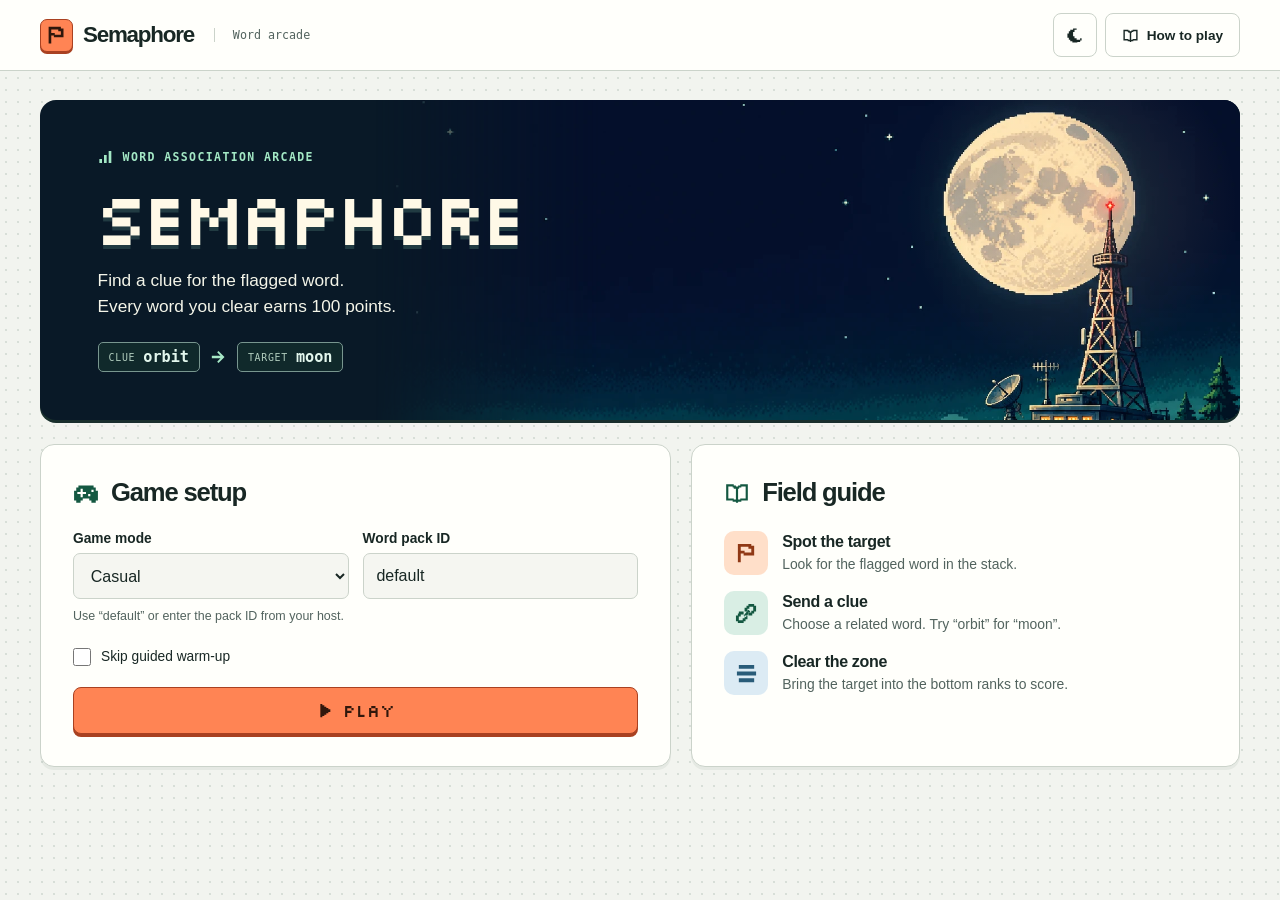
==== commit 11984e6b: "Refine arcade setup, gameplay feedback, and the player room" ====
--- a/web/index.html
+++ b/web/index.html
@@ -1,26 +1,91 @@
 <!doctype html>
-<html lang="en">
-<head><meta charset="utf-8"><meta name="viewport" content="width=device-width, initial-scale=1"><link rel="icon" href="./favicon.svg"><meta name="color-scheme" content="light dark"><title>Semaphore · Word arcade</title><link rel="stylesheet" href="./styles.css"></head>
+<html lang="en" data-type="software" data-motion>
+<head>
+  <meta charset="utf-8">
+  <meta name="viewport" content="width=device-width, initial-scale=1">
+  <meta name="color-scheme" content="light dark">
+  <meta name="page-type" content="software">
+  <meta name="site-kind" content="gaming">
+  <meta name="theme-color" content="#102527">
+  <meta name="description" content="Play Semaphore, a word-association arcade game. Send a clue and bring the flagged word into the clear zone.">
+  <meta property="og:title" content="Semaphore · Word arcade">
+  <meta property="og:description" content="Play Semaphore, a word-association arcade game. Send a clue and bring the flagged word into the clear zone.">
+  <meta property="og:image" content="./signal-ridge.webp">
+  <title>Semaphore · Word arcade</title>
+  <link rel="icon" href="./favicon.svg">
+  <link rel="preload" href="./silkscreen.woff2" as="font" type="font/woff2" crossorigin>
+  <link rel="stylesheet" href="./styles.css">
+  <link rel="stylesheet" href="./assets/motion/motion.css">
+  <script src="./entrance.js"></script>
+</head>
 <body>
 <a class="skip-link" href="#main">Skip to game</a>
-<header class="masthead"><a href="./" class="brand" aria-label="Semaphore home"><span class="brand-flag" aria-hidden="true"></span>Semaphore</a><span class="edition">The word-association arcade</span><button id="theme-toggle" class="quiet theme-toggle" aria-label="Switch to dark theme">Dark theme</button><button id="help-open" class="quiet">How to play</button></header>
+<header class="masthead nav"><div class="mast-inner wrap">
+  <a href="./" class="brand" aria-label="Semaphore home"><span class="brand-mark"><svg class="icon" aria-hidden="true" focusable="false"><use href="./arcade-icons.svg#flag"></use></svg></span>Semaphore</a>
+  <span class="edition">Word arcade</span>
+  <div class="nav-actions">
+    <button id="theme-toggle" class="quiet theme-toggle" aria-label="Switch to dark theme"><svg class="icon moon" aria-hidden="true" focusable="false"><use href="./arcade-icons.svg#moon"></use></svg><svg class="icon sun" aria-hidden="true" focusable="false"><use href="./arcade-icons.svg#sun"></use></svg></button>
+    <button id="help-open" class="quiet"><svg class="icon" aria-hidden="true" focusable="false"><use href="./arcade-icons.svg#book"></use></svg>How to play</button>
+  </div>
+</div></header>
 <main id="main" tabindex="-1">
 <section id="welcome" class="welcome">
-  <div class="welcome-story"><h1>Make the<br>connection.</h1><p class="intro">Find a clue that connects to the flagged word. Bring it into the clear zone before the stack fills up.</p><div class="word-demo" aria-label="Example: the clue orbit connects to moon"><span class="demo-word">telescope</span><span class="demo-word demo-target">moon <small>Target</small></span><span class="demo-word">midnight</span><div class="demo-clue"><span>orbit</span><span aria-hidden="true">↵</span></div><p>“Orbit” brings “moon” into the clear zone.</p></div></div>
-  <form id="start-form" class="setup"><h2>Ready to connect?</h2><p class="setup-intro">Start with a short, untimed warm-up. Then keep the stack under control.</p><div id="http-options"><label for="artifact">Word pack ID</label><input id="artifact" value="default" autocomplete="off" maxlength="128" aria-describedby="pack-hint"><label for="mode">Game mode</label><select id="mode"><option value="casual">Casual</option><option value="event">Event</option></select><p class="hint" id="pack-hint">Use the pack ID supplied by your host. Most games use “default”.</p></div><label class="skip-option"><input type="checkbox" id="skip-tutorial"> Skip guided warm-up</label><button class="primary" id="play">Play</button><p id="start-error" role="alert"></p></form>
+  <div class="wrap lobby">
+  <div class="key-art hero" data-enter>
+    <div class="station-light" aria-hidden="true" data-moment="cursor-spotlight" data-moment-opts='{"rest":[0.86,0.33],"radius":230,"grid":false}'></div>
+    <img class="landscape" src="./signal-ridge.webp" srcset="./signal-ridge-small.webp 720w, ./signal-ridge.webp 1536w" sizes="(max-width: 660px) 100vw, (max-width: 1264px) 72vw, 864px" alt="" width="1536" height="1024" fetchpriority="high">
+    <div class="hero-copy">
+      <h1><span class="signal-label"><svg class="icon" aria-hidden="true" focusable="false"><use href="./arcade-icons.svg#signal"></use></svg> Word association arcade</span><span class="game-name">Semaphore</span></h1>
+      <p class="intro">Find a clue for the flagged word.<br>Every word you clear earns 100 points.</p>
+      <div class="example" aria-label="Example clue orbit connects to target moon">
+        <span class="example-word"><small>Clue</small>orbit</span><svg class="icon" aria-hidden="true" focusable="false"><use href="./arcade-icons.svg#arrow"></use></svg>
+        <span class="example-word"><small>Target</small>moon</span>
+      </div>
+    </div>
+  </div>
+  <div class="lobby-panels">
+    <form id="start-form" class="panel setup">
+      <h2 class="panel-heading"><span class="heading-icon"><svg class="icon" aria-hidden="true" focusable="false"><use href="./arcade-icons.svg#pad"></use></svg></span>Game setup</h2>
+      <div class="settings-fields" id="http-options">
+        <div><label for="mode">Game mode</label><select id="mode"><option value="casual">Casual</option><option value="event">Event</option></select></div>
+        <div><label for="artifact">Word pack ID</label><input id="artifact" value="default" autocomplete="off" maxlength="128" aria-describedby="pack-hint"></div>
+      </div>
+      <p class="hint" id="pack-hint">Use “default” or enter the pack ID from your host.</p>
+      <label class="skip-option"><input type="checkbox" id="skip-tutorial"><span>Skip guided warm-up</span></label>
+      <button class="btn btn--xl primary launch" id="play"><svg class="icon" aria-hidden="true" focusable="false"><use href="./arcade-icons.svg#play"></use></svg>Play</button>
+      <p id="start-error" role="alert"></p>
+    </form>
+    <section class="panel guide" aria-labelledby="guide-title">
+      <h2 class="panel-heading" id="guide-title"><span class="heading-icon"><svg class="icon" aria-hidden="true" focusable="false"><use href="./arcade-icons.svg#book"></use></svg></span>Field guide</h2>
+      <ol class="guide-rows">
+        <li><span class="tile orange"><svg class="icon" aria-hidden="true" focusable="false"><use href="./arcade-icons.svg#flag"></use></svg></span><div><h3>Spot the target</h3><p>Look for the flagged word in the stack.</p></div></li>
+        <li><span class="tile mint"><svg class="icon" aria-hidden="true" focusable="false"><use href="./arcade-icons.svg#link"></use></svg></span><div><h3>Send a clue</h3><p>Choose a related word. Try “orbit” for “moon”.</p></div></li>
+        <li><span class="tile sky"><svg class="icon" aria-hidden="true" focusable="false"><use href="./arcade-icons.svg#stack"></use></svg></span><div><h3>Clear the zone</h3><p>Bring the target into the bottom ranks to score.</p></div></li>
+      </ol>
+    </section>
+  </div>
+  </div>
 </section>
 <section id="game" hidden>
-  <div class="game-top"><div><p id="source" class="hint"></p><h1 id="pack-name">Follow the flag</h1></div><button id="leave" class="quiet">Leave game</button></div>
-  <div class="arena"><div class="stats"><span>Score <strong id="score">0</strong></span><span>Level <strong id="level">1</strong></span><span id="streak-stat">Streak <strong id="streak">0 / 5</strong></span><span class="pace-tip" id="pace-note"></span></div>
-    <section class="stack-panel" aria-label="Word stack"><div class="stack-meta"><span id="occupancy"></span><span id="next-spawn"></span></div><div class="ceiling"><span>Ceiling</span><span id="capacity-warning"></span></div><div class="stack"><div class="headroom" aria-hidden="true"><span></span></div><ol id="words" aria-label="Words, top to bottom"></ol></div><p id="zone-note" class="hint"></p></section>
-    <section class="console"><div id="active-controls"><div class="target-cue"><p class="target-label">Connect to</p><h2 id="target" aria-live="polite"></h2></div><p id="instruction" role="status" hidden></p><button type="button" id="begin-game" class="primary" hidden>Start game</button><p id="begin-error" role="alert"></p><p id="connection" role="status"></p><button id="reconnect" class="quiet" hidden>Reconnect</button><form id="clue-form"><label for="clue" class="sr-only">Your clue</label><div class="input-dock"><input id="clue" autocomplete="off" spellcheck="false" aria-describedby="clue-count result" placeholder="Find an association…"><button class="primary" id="send">Send clue <span aria-hidden="true">↵</span></button></div><div id="clue-count" class="hint">120 characters available</div></form><p id="result" role="status" aria-live="polite"></p></div>
+  <div class="game-top"><div><p id="source" class="hint"></p><h1 id="pack-name">Word stack</h1></div><button id="leave" class="quiet">Leave game</button></div>
+  <div class="arena"><div class="stats"><span class="stat"><span class="stat-name"><svg class="icon" aria-hidden="true" focusable="false"><use href="./arcade-icons.svg#star"></use></svg>Score</span><strong id="score">0</strong></span><span class="stat"><span class="stat-name"><svg class="icon" aria-hidden="true" focusable="false"><use href="./arcade-icons.svg#signal"></use></svg>Level</span><strong id="level">1</strong></span><span id="streak-stat" class="stat"><span class="stat-name"><svg class="icon" aria-hidden="true" focusable="false"><use href="./arcade-icons.svg#bolt"></use></svg>Streak</span><strong id="streak">0 / 5</strong></span><span class="pace-tip" id="pace-note"></span></div>
+    <section class="stack-panel" aria-label="Word stack"><div class="stack-meta"><span id="occupancy"></span><span id="next-spawn"></span></div><div class="ceiling"><span>Ceiling</span><span id="capacity-warning"></span></div><div class="stack"><div class="headroom"><div id="warmup-map" hidden>
+      <p class="training-label">Warm-up <span id="warmup-step"></span></p>
+      <ol class="checkpoints" aria-label="Warm-up targets">
+        <li><span class="checkpoint"><svg class="icon" aria-hidden="true" focusable="false"><use href="./arcade-icons.svg#moon"></use></svg></span>moon</li>
+        <li><span class="checkpoint"><svg class="icon" aria-hidden="true" focusable="false"><use href="./arcade-icons.svg#wave"></use></svg></span>wave</li>
+        <li><span class="checkpoint"><svg class="icon" aria-hidden="true" focusable="false"><use href="./arcade-icons.svg#tree"></use></svg></span>tree</li>
+      </ol>
+    </div></div><ol id="words" aria-label="Words, top to bottom"></ol></div><p id="zone-note" class="hint"></p></section>
+    <section class="console"><div id="active-controls"><div class="target-cue"><p class="target-label"><svg class="icon" aria-hidden="true" focusable="false"><use href="./arcade-icons.svg#flag"></use></svg> Connect to</p><h2 id="target" aria-live="polite"></h2></div><p id="instruction" role="status" hidden></p><button type="button" id="begin-game" class="primary" hidden>Start game</button><p id="begin-error" role="alert"></p><p id="connection" role="status"></p><button id="reconnect" class="quiet" hidden>Reconnect</button><form id="clue-form"><label for="clue" class="sr-only">Your clue</label><div class="input-dock"><input id="clue" autocomplete="off" spellcheck="false" aria-describedby="clue-count result" placeholder="Find an association…"><button class="primary" id="send">Send clue <span aria-hidden="true">↵</span></button></div><div id="clue-count" class="hint">120 characters available</div></form><p id="result" role="status" aria-live="polite"></p></div>
     <div id="ending" role="alert" hidden><h2 id="end-title" tabindex="-1"></h2><p id="end-detail"></p><button id="again" class="primary">Play again</button></div>
     <details class="identities"><summary>Game details</summary><dl id="details"></dl></details></section>
   </div>
 </section>
 </main>
-<footer>A game of unexpected connections.<span>Semaphore / Word arcade</span></footer>
 <dialog id="help" aria-labelledby="help-title"><h2 id="help-title">Follow the flag</h2><p>Send a clue associated with the target. The server ranks all words by their association with your clue, placing the closest at the bottom.</p><ol class="help-steps"><li><strong>Find an association.</strong><span>Use a clue like “orbit” for the target “moon”. Avoid the target itself or its word forms.</span></li><li><strong>Bring the flag into range.</strong><span>The closest words move to the bottom. In casual arcade, land the target in positions 1–3 to clear it for 100 points.</span></li><li><strong>Keep room in the stack.</strong><span>New words arrive as you play. A full, 20-word stack ends the game.</span></li></ol>
 <details class="help-extra"><summary>Streaks, pace, and other modes</summary><p>Five consecutive successful clues sweep the clear zone. Surviving words move down, and each new target also clears while it is in range and the same clue is legal. Each removed word earns 100 points.</p><p>A miss, invalid clue, or service failure resets the streak. Casual arrivals speed up every 500 points, from five seconds down to two.</p><p>Event games keep target-only clears. Events use their own fixed schedules.</p></details><p class="hint">In live games, the clock keeps running while a clue is ranked or the connection recovers. The guided warm-up is untimed.</p><form method="dialog"><button class="primary">Back to play</button></form></dialog>
 <script type="module" src="./app.mjs"></script>
+<script type="module" src="./assets/motion/motion.js"></script>
+<script type="module" src="./assets/moments/moments.js"></script>
 </body></html>
--- a/web/styles.css
+++ b/web/styles.css
@@ -1,219 +1,306 @@
-:root{font-family:"Segoe UI",sans-serif;color:var(--ink);background:var(--paper);font-synthesis:none;color-scheme:light;--ink:#18294a;--paper:#edf2fa;--surface:#fff;--blue:#355cff;--blue-ink:#fff;--muted:#52627b;--line:#c4cee0;--zone:#d5f3ed;--zone-ink:#146959;--amber:#f2bb59;--alert:#a32c49;--shadow:#18294a18}
+@font-face {
+  font-family: Silkscreen;
+  src: url("./silkscreen.woff2") format("woff2");
+  font-weight: 400;
+  font-display: swap;
+}
 
-:root[data-theme=dark]{color-scheme:dark;--ink:#e8efff;--paper:#111b32;--surface:#1b2944;--blue:#91a9ff;--blue-ink:#111b32;--muted:#a9b9d5;--line:#3d4e6d;--zone:#163e40;--zone-ink:#78e1cc;--amber:#f2bb59;--alert:#ff9ab0;--shadow:#0004}
+:root {
+  color-scheme: light;
+  --paper: #f2f4ef;
+  --surface: #fffffb;
+  --inset: #f5f6f1;
+  --ink: #182724;
+  --muted: #52635e;
+  --line: #cbd3ca;
+  --dot: #a4b3a955;
+  --accent: #ff8454;
+  --accent-ink: #30170c;
+  --accent-edge: #a94121;
+  --signal: #a73d1b;
+  --zone: #d9eee4;
+  --zone-ink: #145841;
+  --sky: #dcebf4;
+  --sky-ink: #295c79;
+  --alert: #982e2b;
+  --focus: #11745e;
+  --shadow: #263d3110;
+  --pixel: Silkscreen, "Courier New", monospace;
+  --mono: "Cascadia Mono", Consolas, monospace;
+  --wrap: 1200px;
+  font-family: "Segoe UI", Arial, sans-serif;
+  color: var(--ink);
+  background: var(--paper);
+}
+:root[data-theme=dark] {
+  color-scheme: dark;
+  --paper: #111b1c;
+  --surface: #1b2829;
+  --inset: #162223;
+  --ink: #f0f3e9;
+  --muted: #b0c1ba;
+  --line: #394b48;
+  --dot: #82a09933;
+  --signal: #ffa079;
+  --zone: #173d31;
+  --zone-ink: #a0e2bf;
+  --sky: #223c4c;
+  --sky-ink: #abd7ed;
+  --focus: #95e7c9;
+  --alert: #ffa797;
+  --shadow: #0002;
+}
+* { box-sizing: border-box; }
+[hidden] { display: none !important; }
+body { margin: 0; min-height: 100svh; background: radial-gradient(var(--dot) .8px, transparent .9px) 0 0 / 12px 12px; }
+h1,h2,h3,p,ol,dl,dd { margin: 0; }
+ol { list-style: none; padding: 0; }
+button,input,select { font: inherit; }
+button,a,input,select,summary { touch-action: manipulation; }
+button, summary, select, input[type=checkbox] { cursor: pointer; }
+button {
+  min-height: 44px; border: 1px solid var(--line); border-radius: 8px;
+  background: var(--surface); color: var(--ink); padding: .62rem 1rem; font-weight: 650;
+  transition: transform 140ms ease, background-color 140ms ease, border-color 140ms ease, box-shadow 140ms ease;
+}
+@media (hover: hover) {
+  button:enabled:hover { background: var(--inset); transform: translateY(-2px); border-color: var(--muted); }
+  button.primary:enabled:hover { background: #ff9369; border-color: var(--accent-edge); }
+}
+button:enabled:active { transform: translateY(1px); }
+button:disabled { cursor: default; opacity: .56; }
+button:focus-visible,a:focus-visible,input:focus-visible,select:focus-visible,summary:focus-visible {
+  outline: 3px solid var(--focus); outline-offset: 3px;
+}
+.primary { background: var(--accent); color: var(--accent-ink); border-color: var(--accent-edge); box-shadow: 0 3px 0 var(--accent-edge); }
+.primary:enabled:active { box-shadow: 0 1px 0 var(--accent-edge); }
+.sr-only { position: absolute; width: 1px; height: 1px; margin: -1px; overflow: hidden; clip-path: inset(50%); }
+.skip-link { position: fixed; z-index: 20; inset: 5px auto auto 8px; transform: translateY(-150%); padding: 12px 16px; background: var(--surface); color: var(--ink); }
+.skip-link:focus { transform: none; }
+.skip-link:not(:focus) { clip-path: inset(50%); }
+main:focus-visible { outline: 2px solid var(--focus); outline-offset: 4px; }
+.icon { width: 1em; height: 1em; flex: none; vertical-align: middle; }
+.masthead { background: var(--surface); border-bottom: 1px solid var(--line); }
+.mast-inner,main,footer { width: min(var(--wrap), calc(100% - 64px)); margin-inline: auto; }
+.mast-inner { display: flex; gap: 20px; align-items: center; min-height: 70px; }
+.brand { display: inline-flex; align-items: center; gap: 10px; min-height: 44px; color: var(--ink); text-decoration: none; font-size: 1.4rem; letter-spacing: -.055em; font-weight: 750; }
+.brand-mark { width: 33px; height: 33px; display: grid; place-items: center; background: var(--accent); color: var(--accent-ink); border: 1px solid var(--accent-edge); border-radius: 7px; box-shadow: 0 2px 0 var(--accent-edge); }
+.brand-mark .icon { font-size: 21px; }
+.edition { border-left: 1px solid var(--line); padding-left: 18px; font: .73rem var(--mono); color: var(--muted); }
+.nav-actions { margin-left: auto; display: flex; align-items: center; gap: 8px; }
+.quiet { display: inline-flex; gap: 8px; align-items: center; justify-content: center; font-size: .85rem; }
+.nav-actions .icon { font-size: 17px; }
+.theme-toggle { width: 44px; padding: 0; }
+.theme-toggle .sun,[data-theme=dark] .theme-toggle .moon { display: none; }
+[data-theme=dark] .theme-toggle .sun { display: inline; }
+main { padding-block: clamp(20px, 2.3vw, 32px); }
+body:has(.welcome:not([hidden])) main { padding-block: 0; }
+.welcome { min-height: calc(100svh - 71px); padding-block: clamp(20px, 2.3vw, 32px); }
+.lobby { margin-inline: auto; }
+.key-art {
+  position: relative; isolation: isolate; display: flex; align-items: center; overflow: hidden;
+  min-height: clamp(300px, 25vw, 368px); border-radius: 16px; background: #091927; color: #fff9e7;
+  box-shadow: 0 3px 0 #192f2c;
+}
+.landscape { position: absolute; z-index: -2; inset: 0; width: 100%; height: 100%; object-fit: cover; object-position: center; }
+.welcome .landscape {
+  left: auto; width: 72%; object-position: right 12%;
+  mask-image: linear-gradient(90deg, transparent, black 26%);
+}
+.hero-copy { width: 67%; padding: 32px clamp(24px, 4.5vw, 60px); }
+.hero .station-light { position: absolute; inset: 0; z-index: -1; --mo-light: #ffc68024; }
+.signal-label { display: flex; align-items: center; gap: 9px; color: #a3e8c5; font: 600 .72rem var(--mono); text-transform: uppercase; letter-spacing: .12em; }
+.signal-label .icon { width: 16px; height: 16px; }
+.key-art h1 { margin: 12px 0 14px -.055em; font: 400 clamp(3.2rem, 5.7vw, 5.6rem)/1.04 var(--pixel); letter-spacing: -.09em; text-shadow: 0 4px 0 #213b42; }
+.intro { line-height: 1.5; font-weight: 500; font-size: clamp(1rem, 1.35vw, 1.18rem); color: #f4f5e9; }
+.welcome .key-art h1 { margin: 0 0 14px; text-shadow: none; }
+.game-name { display: block; margin: 14px 0 0 -.05em; text-shadow: 0 4px 0 #213b42; }
+.example { display: flex; align-items: center; gap: 10px; margin-top: 22px; color: #a7e8c7; }
+.example > .icon { width: 17px; }
+.example-word { display: inline-flex; align-items: center; gap: 8px; padding: 5px 10px; border: 1px solid #78968f; border-radius: 5px; background: #10292b; font: 600 .95rem var(--mono); color: #e3f7ed; }
+.example-word small { font: 500 .62rem var(--mono); letter-spacing: .07em; text-transform: uppercase; color: #b0ccbd; }
+.lobby-panels { display: grid; grid-template-columns: 1.15fr 1fr; align-items: stretch; gap: 20px; margin-top: 24px; }
+.panel { padding: clamp(20px, 2.5vw, 32px); border: 1px solid var(--line); border-radius: 14px; background: var(--surface); box-shadow: 0 3px 0 var(--shadow); min-width: 0; }
+.panel-heading { display: flex; align-items: center; gap: 12px; font-size: clamp(1.4rem, 2vw, 1.7rem); line-height: 1.25; letter-spacing: -.045em; font-weight: 700; margin: 0 0 22px; }
+.heading-icon { display: inline-flex; color: var(--zone-ink); }
+.heading-icon .icon { width: 26px; height: 26px; }
+.settings-fields { display: grid; grid-template-columns: 1fr 1fr; gap: 14px; }
+.settings-fields > * { min-width: 0; }
+label { display: block; font-size: .86rem; font-weight: 650; margin-bottom: 7px; }
+input,select { width: 100%; min-width: 0; min-height: 46px; border: 1px solid var(--line); border-radius: 7px; color: var(--ink); background: var(--inset); padding: .6rem .8rem; }
+input::placeholder { color: var(--muted); opacity: 1; }
+.hint { font: .78rem/1.55 "Segoe UI", sans-serif; color: var(--muted); }
+#pack-hint { margin: 8px 0 0; }
+.skip-option,.consent { display: flex; align-items: center; gap: 10px; min-height: 44px; cursor: pointer; }
+.skip-option { margin: 8px 0; font-weight: 500; }
+input[type=checkbox] { accent-color: var(--zone-ink); width: 18px; height: 18px; min-height: 0; flex: none; margin: 0; }
+.launch { width: 100%; display: flex; justify-content: center; align-items: center; gap: 10px; font: 1.08rem var(--pixel); min-height: 47px; }
+.launch .icon { width: 16px; }
+.guide-rows { display: grid; gap: 16px; }
+.guide-rows li { display: flex; align-items: center; gap: 14px; }
+.tile { display: grid; place-items: center; width: 44px; height: 44px; border-radius: 10px; flex: none; }
+.tile .icon { width: 23px; height: 23px; }
+.orange { background: #ffdfc9; color: #903815; }
+.mint { background: var(--zone); color: var(--zone-ink); }
+.sky { background: var(--sky); color: var(--sky-ink); }
+.guide-rows h3 { font-size: 1rem; font-weight: 680; margin-bottom: 3px; letter-spacing: -.02em; }
+.guide-rows p { color: var(--muted); font-size: .87rem; line-height: 1.45; }
+footer { border-top: 1px solid var(--line); padding: 18px 0 24px; display: flex; align-items: center; justify-content: space-between; gap: 12px; color: var(--muted); font: .72rem var(--mono); }
+footer span:first-child { display: flex; align-items: center; gap: 7px; font-weight: 650; }
+footer .icon { width: 16px; height: 16px; }
+.room-art[data-enter] .hero-copy { animation: settle-in 480ms ease-out both; }
+@keyframes settle-in { from { opacity: .35; transform: translateY(8px); } to { opacity: 1; transform: none; } }
 
-*{box-sizing:border-box}
-body{margin:0}
-button,input,select{font:inherit}
-button,a,input,select,summary{touch-action:manipulation}
-button{cursor:pointer}
-button:disabled{cursor:wait;opacity:.6}
-button:focus-visible,a:focus-visible,input:focus-visible,select:focus-visible,summary:focus-visible{outline:3px solid var(--blue);outline-offset:4px}
-button{border:0;border-radius:12px;padding:.8rem 1.1rem;background:var(--surface);color:var(--ink);font-weight:650;min-height:44px}
-button:hover{filter:brightness(.94)}
-.primary{background:var(--blue);color:var(--blue-ink);min-height:50px}
-.quiet{background:transparent;border:1px solid var(--line)}
-.masthead{max-width:1400px;margin:auto;display:flex;align-items:center;gap:1rem;padding:1.4rem 3rem}
-.brand{display:flex;align-items:center;gap:.65rem;color:var(--ink);font-family:Bahnschrift,"Arial Narrow",sans-serif;font-size:1.65rem;font-weight:750;text-decoration:none;letter-spacing:-.05em}
-.brand-flag{display:inline-block;background:var(--blue);width:26px;height:28px;clip-path:polygon(0 0,100% 0,65% 44%,100% 88%,13% 88%,13% 100%,0 100%)}
-.edition{margin-right:auto;color:var(--muted);font-size:.85rem}
-main{max-width:1280px;margin:auto;padding:2rem 3rem}
-.welcome{display:grid;grid-template-columns:1.35fr 1fr;gap:clamp(3rem,7vw,7rem);align-items:center;min-height:min(75vh,850px)}
-h1,h2,.word{font-family:Bahnschrift,"Arial Narrow","Segoe UI",sans-serif}
-h1{font-size:clamp(3.7rem,6.7vw,6.5rem);font-weight:700;letter-spacing:-.065em;line-height:.98;margin:0 0 1.5rem}
-.intro{font-size:1.15rem;line-height:1.65;max-width:29rem;color:var(--muted)}
-.word-demo{max-width:360px;margin:2rem 0 0 1rem;border-left:3px solid var(--line);padding-left:1rem}
-.demo-word{display:block;padding:.65rem 1rem;border-bottom:1px solid var(--line);background:var(--surface);font-family:Bahnschrift,sans-serif;font-size:1.25rem}
-.demo-word:first-child{border-radius:12px 12px 0 0}
-.demo-target{background:var(--blue);color:var(--blue-ink);transform:translateX(12px);border:0;box-shadow:0 5px 0 var(--shadow)}
-.demo-target small{float:right;font:600 .7rem "Segoe UI",sans-serif;margin-top:.35rem}
-.demo-clue{display:flex;justify-content:space-between;background:var(--zone);color:var(--zone-ink);margin-top:8px;padding:.8rem 1rem;border-radius:0 0 12px 12px}
-.word-demo p{font-size:.75rem;color:var(--muted);margin-top:1rem;line-height:1.5}
-.setup{background:var(--surface);padding:2.2rem;border:1px solid var(--line);border-top:5px solid var(--blue);border-radius:8px 8px 20px 20px;box-shadow:0 10px 0 -5px var(--line)}
-.setup h2{font-size:2rem;letter-spacing:-.04em;margin:0}
-.setup-intro{color:var(--muted);margin:.65rem 0 1.8rem;line-height:1.6;max-width:35ch}
-label{display:block;font-size:.85rem;font-weight:650;margin-bottom:.5rem}
-input,select{width:100%;min-width:0;min-height:48px;border:1px solid var(--line);border-radius:8px;background:var(--paper);color:var(--ink);padding:.7rem .8rem;margin-bottom:1rem;font-size:1rem}
-.hint{font-size:.8rem;color:var(--muted);line-height:1.5}
-.setup .primary{width:100%;margin-top:.5rem}
-.game-top{display:flex;align-items:center;justify-content:space-between;gap:1rem;max-width:760px;margin:0 auto 1.2rem}
-.game-top h1{font-size:1.65rem;letter-spacing:-.04em;margin:0}
-.game-top p{margin:0 0 .4rem}
-.arena{max-width:760px;margin:auto;display:grid;grid-template-columns:110px minmax(0,1fr);column-gap:28px}
-.stats{grid-column:1;grid-row:1;display:flex;flex-direction:column;gap:2rem;padding-top:3rem}
-.stats>span{display:flex;flex-direction:column;gap:.2rem;font-size:.8rem;color:var(--muted)}
-.stats strong{font-family:Bahnschrift,sans-serif;font-size:2.8rem;font-weight:600;color:var(--ink);font-variant-numeric:tabular-nums;letter-spacing:-.05em}
-.stats .score-tip{line-height:1.6;border-top:1px solid var(--line);padding-top:1rem}
-.score-tip b{color:var(--zone-ink);font-weight:600}
-.stack-panel{grid-column:2;min-width:0}
-.stack-meta{display:flex;justify-content:space-between;gap:1rem;font-size:.75rem;margin-bottom:.65rem;color:var(--muted);font-variant-numeric:tabular-nums}
-.ceiling{position:relative;display:flex;justify-content:space-between;padding:10px 12px 13px;background:var(--ink);color:var(--paper);font-size:.68rem;border-radius:9px 9px 0 0;overflow:hidden}
-.ceiling:after{content:"";position:absolute;bottom:0;left:0;right:0;height:5px;background:repeating-linear-gradient(120deg,var(--amber) 0 10px,transparent 10px 20px)}
-.stack{position:relative;background:var(--surface);border:1px solid var(--line);border-top:0;border-radius:0 0 12px 12px;overflow:hidden;min-height:350px;display:flex;flex-direction:column;justify-content:end;box-shadow:0 12px 32px var(--shadow)}
-.headroom{flex:1;min-height:55px;display:flex;align-items:center;justify-content:center;color:var(--muted);font-size:.75rem;background:repeating-linear-gradient(0deg,transparent 0 43px,var(--paper) 43px 44px);padding:1rem;text-align:center}
-ol{list-style:none;margin:0;padding:0}
-.word{padding:.7rem 1.2rem;border-top:1px solid var(--line);position:relative;display:flex;align-items:center;gap:.75rem;font-size:1.2rem;overflow-wrap:anywhere;min-height:48px;background:var(--surface)}
-.word .label{min-width:0;flex:1}
-.word.zone{background:var(--zone);color:var(--zone-ink)}
-.word.zone-start{border-top:2px solid var(--zone-ink)}
-.word.target{font-weight:700;color:var(--blue);box-shadow:inset 5px 0 var(--blue)}
-.flag{font:650 .65rem "Segoe UI",sans-serif;background:var(--blue);color:var(--blue-ink);padding:.35rem .6rem;border-radius:5px;flex-shrink:0}
-.zone-caption{display:block;font:600 .65rem "Segoe UI",sans-serif;margin-bottom:.4rem}
-.rank-number{font:500 .7rem "Segoe UI",sans-serif;opacity:.75;min-width:1.2rem;font-variant-numeric:tabular-nums}
-.console{grid-column:2;min-width:0}
-.target-cue{display:flex;align-items:baseline;gap:.6rem;flex-wrap:wrap}
-.target-label{font-size:.85rem;color:var(--muted);margin:0}
-.console h2{font-size:1.55rem;font-weight:650;letter-spacing:-.035em;overflow-wrap:anywhere;margin:0}
-.console #instruction{font-size:.8rem;line-height:1.5;color:var(--muted);margin:.5rem 0 1rem}
-.input-dock{display:flex;gap:8px;background:var(--surface);border:2px solid var(--blue);border-radius:14px;padding:6px;box-shadow:0 7px 0 var(--shadow)}
-#clue{border:0;background:transparent;margin:0;font-size:1.1rem;min-height:48px;padding:.6rem}
-#clue:focus{outline:0}
-.input-dock:focus-within{outline:3px solid var(--blue);outline-offset:3px}
-#send{flex-shrink:0;display:flex;align-items:center;gap:1rem}
-#clue-count{text-align:right;margin:.6rem 0 0;font-size:.7rem}
-#result{min-height:1.5rem;line-height:1.5;font-size:.9rem;font-weight:600;margin:.6rem 0;color:var(--zone-ink)}
-#result.error,#connection,#start-error,#begin-error{color:var(--alert)}
-#connection:empty,#start-error:empty,#begin-error:empty{display:none}
-.identities{margin-top:1.5rem;font-size:.75rem;color:var(--muted)}
-.identities dl{overflow-wrap:anywhere}
-.identities dt{font-weight:650;margin-top:.7rem}
-.identities dd{margin:.2rem 0}
-#ending{background:var(--zone);padding:1.5rem;border-radius:16px;margin-top:1rem}
-#ending p{line-height:1.5}
-footer{max-width:1280px;padding:2rem 3rem;margin:auto;color:var(--muted);display:flex;justify-content:space-between;gap:1rem;font-size:.75rem}
-dialog{width:min(38rem,92vw);max-height:85svh;overflow:auto;border:1px solid var(--line);border-radius:20px;padding:2rem;color:var(--ink);background:var(--surface);line-height:1.6}
-dialog::backdrop{background:#111b32aa;backdrop-filter:blur(5px)}
-.sr-only{position:absolute;width:1px;height:1px;overflow:hidden;clip-path:inset(50%)}
-[hidden]{display:none!important}
+/* Keep the dock beneath the chute so players can watch rankings while typing. */
+.playing .mast-inner { min-height: 54px; }
+.playing main { max-width: 1030px; padding-block: 12px 30px; }
+.playing footer { display: none; }
+.game-top,.stack-meta,.ceiling { display: flex; align-items: center; justify-content: space-between; gap: 12px; }
+.game-top { margin-bottom: 12px; }
+.game-top h1 { font-size: 1.6rem; letter-spacing: -.05em; }
+#source { color: var(--zone-ink); font: .74rem/1.5 var(--mono); }
+.arena { display: grid; grid-template-columns: clamp(136px, 15vw, 178px) minmax(0, 1fr); gap: 0 20px; align-items: start; }
+.stats { display: grid; gap: 10px; padding-top: 25px; }
+.stat { min-width: 0; display: grid; gap: 6px; padding: 14px 16px; background: var(--surface); border: 1px solid var(--line); border-radius: 10px; }
+.stat-name,.target-label { display: inline-flex; align-items: center; gap: 8px; color: var(--muted); font: 600 .72rem/1.3 var(--mono); text-transform: uppercase; letter-spacing: .06em; }
+.stat-name .icon { color: var(--signal); }
+.stat strong { font: 400 clamp(1.3rem, 2vw, 2.2rem)/1.2 var(--pixel); letter-spacing: -.08em; overflow-wrap: anywhere; }
+.pace-tip { color: var(--muted); font: .76rem/1.5 var(--mono); padding: 3px 5px; }
+.stack-panel,.console { grid-column: 2; min-width: 0; }
+.stack-meta { color: var(--muted); font: .74rem/1.4 var(--mono); margin-bottom: 7px; }
+.ceiling { position: relative; overflow: hidden; padding: 6px 12px 10px; background: #223735; color: #f1f6e9; border-radius: 9px 9px 0 0; font: .68rem/1.35 var(--mono); }
+.ceiling::after { content: ''; position: absolute; bottom: 0; inset-inline: 0; height: 3px; background: repeating-linear-gradient(120deg,#efa465 0 7px,transparent 7px 14px); }
+.ceiling.near-limit { background: #823d26; }
+.stack { --slot: clamp(23px, calc((100svh - 400px) / var(--capacity,20)), 52px); position: relative; display: flex; flex-direction: column; justify-content: end; overflow: hidden; min-height: calc(var(--capacity,20) * var(--slot)); background: var(--surface); border: 1px solid var(--line); border-top: 0; border-radius: 0 0 10px 10px; }
+.headroom { flex: 1; background: repeating-linear-gradient(to top,transparent 0 calc(var(--slot) - 1px),var(--line) calc(var(--slot) - 1px) var(--slot)),radial-gradient(var(--dot) .8px,transparent 1px) 0 0 / 12px 12px,var(--inset); }
+.training { max-width: 780px; margin-inline: auto; }
+.training .stats { display: none; }
+.training .arena { display: block; }
+.training .stack { min-height: clamp(210px, 29svh, 320px); }
+.training .headroom {
+  display: grid; place-items: center; padding: 22px;
+  background: linear-gradient(90deg, #081c29e8, #081c29b3), url("./signal-ridge.webp") center 60% / cover;
+}
+.training-label { text-align: center; color: #dcf3e2; font: .94rem var(--pixel); }
+.training-label span { display: block; margin-top: 5px; color: #b6cec2; font: .74rem var(--mono); }
+.checkpoints { display: flex; justify-content: center; margin-top: 18px; }
+.checkpoints li { position: relative; display: grid; justify-items: center; gap: 7px; width: clamp(65px, 10vw, 108px); font: .85rem var(--mono); color: #bdccc9; }
+.checkpoints li + li::before { position: absolute; content: ''; right: calc(50% + 23px); width: calc(100% - 46px); top: 22px; border-top: 2px dashed #70948d; }
+.checkpoint { width: 44px; height: 44px; display: grid; place-items: center; background: #173232; border: 1px solid #63817a; border-radius: 9px; color: #a1bbb2; transition: background-color 200ms ease, color 200ms ease; }
+.checkpoint .icon { width: 24px; height: 24px; }
+.checkpoints [aria-current] .checkpoint { color: #321c10; background: #ffac7a; border-color: #ffe1c7; box-shadow: 0 0 0 3px #ffac7a33; }
+.checkpoints .cleared .checkpoint { color: #ade9bf; border-color: #8dcba8; }
+.checkpoints .cleared .checkpoint::after { content: '✓'; position: absolute; margin: 32px 0 0 34px; color: #0c3222; background: #b3f0c9; border-radius: 50%; padding-inline: 3px; font: bold .7rem/15px sans-serif; }
+@media (min-width: 1600px) {
+  .stack { --slot: clamp(35px, calc((100svh - 360px) / var(--capacity,20)), 52px); }
+}
+.word { display: flex; align-items: center; gap: .8rem; position: relative; background: var(--surface); border-top: 1px solid var(--line); min-height: var(--slot); padding: 1px 14px; font-size: clamp(1rem,1.25vw,1.65rem); line-height: 1.2; overflow-wrap: anywhere; }
+.word .label { flex: 1; min-width: 0; }
+.word.zone { background: var(--zone); color: var(--zone-ink); }
+.word.zone-start { border-top: 2px solid var(--zone-ink); }
+.word.target { box-shadow: inset 4px 0 var(--signal); font-weight: 700; }
+.rank-number { font: .69rem var(--mono); min-width: 20px; color: var(--muted); }
+.flag { background: var(--accent); color: var(--accent-ink); font: 600 .67rem/1.4 var(--mono); padding: 1px 7px; border-radius: 4px; }
+#zone-note { margin: 5px 0 10px; color: var(--zone-ink); font: .72rem/1.45 var(--mono); }
+.console { padding: 16px 20px; background: var(--surface); border: 1px solid var(--line); border-radius: 12px; }
+.target-cue { display: flex; flex-wrap: wrap; align-items: center; gap: 12px; margin-bottom: 8px; }
+.target-label { color: var(--signal); }
+.console h2 { margin: 0; font-size: 1.5rem; letter-spacing: -.035em; overflow-wrap: anywhere; }
+#instruction { color: var(--muted); font-size: .88rem; line-height: 1.5; margin: 3px 0 10px; }
+.input-dock { display: flex; gap: 8px; }
+.input-dock #clue { flex: 1; width: 0; }
+#send .icon,#send span { margin-left: 4px; }
+#clue-count { margin-top: 7px; text-align: right; }
+#clue[aria-invalid=true] { border-color: var(--alert); }
+#result,#connection,#begin-error,#start-error { margin-top: 10px; font-size: .9rem; line-height: 1.55; overflow-wrap: anywhere; }
+#result { font-weight: 600; color: var(--zone-ink); }
+#result.error,#connection,#begin-error,#start-error { color: var(--alert); }
+#result:empty,#connection:empty,#begin-error:empty,#start-error:empty { display: none; }
+summary { cursor: pointer; min-height: 44px; align-content: center; }
+.identities { font-size: .78rem; color: var(--muted); }
+.identities dl { overflow-wrap: anywhere; }
+.identities dt { font-weight: 650; margin-top: 6px; }
+#ending { padding: 18px; border-radius: 8px; background: var(--zone); }
+#ending p { margin: 8px 0 14px; line-height: 1.5; }
+.clear-echo,.clear-letter,.clear-points { position: absolute; pointer-events: none; z-index: 3; color: var(--zone-ink); }
+.word.clear-echo { background: var(--zone); border-left: 4px solid var(--signal); }
+.clear-letter,.clear-points { z-index: 5; font: 1rem var(--pixel); text-shadow: 0 2px 0 var(--surface); }
+.clear-points { font-size: 1.4rem; }
 
-@media(max-width:800px){.masthead{padding:1rem;gap:.6rem}
-.edition{display:none}
-.theme-toggle{margin-left:auto}
-.brand{font-size:1.3rem}
-.masthead button{font-size:.75rem;padding:.6rem}
-main{padding:1.2rem}
-.welcome{gap:2.5rem;grid-template-columns:1fr 1fr}
-.welcome h1{font-size:3.8rem}
-.setup{padding:1.4rem}
-.word-demo{margin-left:0;max-width:250px}
-.arena{column-gap:16px;grid-template-columns:80px minmax(0,1fr)}
-footer{padding:1.5rem}
-}
+dialog { width: min(36rem, calc(100% - 28px)); max-height: 85svh; padding: clamp(20px,4vw,34px); color: var(--ink); background: var(--surface); border: 1px solid var(--line); border-radius: 16px; }
+dialog[open] { animation: settle-in 160ms ease-out; }
+dialog::backdrop { background: #081b20ba; backdrop-filter: blur(4px); }
+dialog h2 { font-size: 1.9rem; letter-spacing: -.045em; margin: 0 0 10px; }
+dialog p,.help-steps span { color: var(--muted); line-height: 1.6; font-size: .9rem; }
+.help-steps { list-style: decimal; padding-left: 24px; }
+.help-steps li { padding-left: 6px; margin: 16px 0; }
+.help-steps li::marker { color: var(--signal); font-family: var(--pixel); }
+.help-steps span { display: block; }
+.help-extra { border-block: 1px solid var(--line); margin-block: 16px; }
+.help-extra p { margin-bottom: 12px; }
+dialog form { margin-top: 20px; }
 
-@media(max-width:560px){.welcome{grid-template-columns:1fr}
-.welcome-story{padding:1rem 0}
-.welcome h1{font-size:clamp(3rem,14vw,4rem)}
-.word-demo{margin:1.5rem auto 0}
-.intro{font-size:1rem}
-.arena{display:flex;flex-direction:column}
-.stats{flex-direction:row;gap:2rem;padding:0 0 .8rem;align-items:center}
-.stats>span{flex-direction:row;align-items:baseline;gap:.5rem}
-.stats strong{font-size:1.7rem}
-.stats .score-tip{display:none}
-.stack{min-height:290px}
-.word{font-size:1.05rem;padding:.55rem .8rem;min-height:42px}
-.headroom{min-height:42px}
-.game-top{margin-bottom:1rem}
-.game-top h1{font-size:1.4rem}
-#send{font-size:.8rem;padding:.65rem;gap:.4rem}
-#clue{font-size:1rem;padding:.4rem}
-.console h2{font-size:1.4rem}
-footer{flex-direction:column}
-.ceiling{font-size:.62rem}
-.brand{gap:.4rem}
-.brand-flag{width:19px;height:22px}
-}
-
-@media(prefers-reduced-motion:reduce){*,*::before,*::after{animation:none!important;transition:none!important;scroll-behavior:auto!important}
-}
-
-
-
-/* A tall, twenty-position chute; short screens retain readable phrase sizes. */
-.stack{--slot:clamp(22px, calc((100svh - 420px) / var(--capacity,20)), 52px);min-height:calc(var(--capacity,20) * var(--slot))}
-.headroom{flex:1;min-height:0;padding:0 1rem;background:repeating-linear-gradient(to top,transparent 0 calc(var(--slot) - 1px),var(--paper) calc(var(--slot) - 1px) var(--slot))}
-.word{min-height:var(--slot);padding:0 1rem;font-size:1rem;line-height:1.25}
-#words{flex:none}
-.word.zone-start{border-top:2px solid var(--zone-ink)}
-.flag{padding:2px 6px;font-size:.6rem}
-.playing .masthead{padding-top:.45rem;padding-bottom:.45rem}
-.playing main{padding-top:.5rem}
-.playing .game-top{margin-bottom:.5rem}
-.playing .game-top h1{font-size:1.15rem}
-.playing .game-top .hint{font-size:.7rem}
-.playing .arena{max-width:860px;grid-template-columns:140px minmax(0,1fr)}
-.playing .game-top{max-width:860px}
-.playing #zone-note{margin:.45rem 0;color:var(--zone-ink);font-weight:600}
-.playing #instruction{margin:.3rem 0 .6rem}
-.playing #result:empty{display:none}
-.playing .identities{margin-top:.6rem}
-.playing footer{display:none}
-.pace-tip{line-height:1.6;max-width:130px}
-input::placeholder{color:var(--muted);opacity:1}
-@media(max-width:560px){
-  .playing .masthead{padding:.5rem .75rem}
-  .playing main{padding:.4rem .75rem 1rem}
-  .playing .game-top{align-items:center}
-  .playing .game-top .hint{max-width:180px}
-  .playing .game-top button{padding:.5rem .7rem;font-size:.75rem}
-  .stack{--slot:20px}
-  .word{font-size:.9rem;padding:0 .6rem;line-height:19px}
-  .stats{gap:1.2rem;padding-bottom:.5rem}
-  .stats .pace-tip{display:block;margin-left:auto;font-size:.65rem;max-width:110px}
-  .stats strong{font-size:1.4rem}
-  .console .target-cue h2{font-size:1.2rem}
-}
-
-.skip-option{display:flex;align-items:center;gap:.65rem;margin:1rem 0}.skip-option input{width:18px;min-height:18px;margin:0;accent-color:var(--blue)}
-.word.clear-echo{position:absolute;z-index:3;pointer-events:none;background:var(--zone);color:var(--zone-ink);border-left:4px solid var(--blue);box-shadow:0 0 24px var(--shadow)}
-.console #instruction:not([hidden]){border-left:3px solid var(--blue);padding:.65rem .85rem;background:var(--surface);border-radius:0 8px 8px 0}
-#begin-game{margin:.6rem 0}#streak{font-size:1.8rem}
-@media(prefers-reduced-motion:reduce){.clear-echo{display:none}}
-#streak{white-space:nowrap}
-@media(max-width:600px){#streak{font-size:1.3rem}.stats{flex-wrap:wrap}}
-
-.clear-letter,.clear-points{position:absolute;z-index:5;pointer-events:none;color:var(--zone-ink);font-family:Bahnschrift,sans-serif;font-weight:750;text-shadow:0 2px 8px var(--surface)}
-.clear-letter{font-size:1.35rem}.clear-points{font-size:2rem}
-@media(prefers-reduced-motion:reduce){.clear-letter,.clear-points{display:none}}
-
-/* Use the available desktop space for legible phrases and a broader playfield. */
-@media(min-width:1100px){
-  .playing .arena,.playing .game-top{max-width:clamp(860px,70vw,1180px)}
-  .word{font-size:clamp(1.1rem,1.25vw,1.65rem);padding:.15rem 1.25rem}
-  .rank-number{font-size:.8rem;min-width:1.6rem}
-  .flag{font-size:.75rem;padding:3px 8px}
-  .stack-meta,.ceiling{font-size:.85rem}
-  .console h2{font-size:1.8rem}
-  #clue{font-size:1.2rem}
-}
-
-/* Navigation and guidance use the same quiet signal language as the playfield. */
-.skip-link{position:fixed;top:8px;left:8px;z-index:20;padding:.8rem 1rem;background:var(--blue);color:var(--blue-ink);border-radius:8px;transform:translateY(-160%)}
-.skip-link:focus{transform:none}
-#main:focus{outline:none}
-.help-steps{list-style:decimal;padding-left:1.5rem;margin:1.5rem 0}
-.help-steps li{padding-left:.5rem;margin:1.1rem 0}
-.help-steps li::marker{color:var(--blue);font-weight:700}
-.help-steps strong,.help-steps span{display:block}
-.help-steps span{color:var(--muted);margin-top:.3rem}
-.help-extra{border-block:1px solid var(--line);padding:.8rem 0}
-summary{cursor:pointer;min-height:32px;align-content:center}
-dialog h2{font-size:2rem;letter-spacing:-.04em;line-height:1.1;margin-top:0}
-dialog form{margin-top:1.5rem}
-#clue[aria-invalid=true]{color:var(--alert)}
-button:disabled:hover{filter:none}
-@media(max-width:380px){
-  .masthead{flex-wrap:wrap;gap:.5rem}
-  .brand{flex:1 0 45%}
-  .masthead button{min-height:44px}
-  .stats{gap:.8rem}
-  .input-dock{flex-wrap:wrap}
-  #send{width:100%;justify-content:center}
-  #clue{flex-basis:100%}
-  .setup{padding:1.2rem}
-}
-@media(forced-colors:active){
-  .word.target{outline:2px solid Highlight;outline-offset:-2px}
-  .word.zone{border-left:3px solid Highlight}
-  .primary,.flag{border:1px solid ButtonText}
-}
+@media (max-width: 800px) {
+  .mast-inner,main,footer { width: calc(100% - 40px); }
+  .lobby-panels { grid-template-columns: 1fr 1fr; gap: 14px; }
+  .panel { padding: 20px; }
+  .guide-rows { gap: 14px; }
+  .guide-rows li { gap: 10px; }
+  .key-art { min-height: 275px; }
+  .hero-copy { padding: 28px; }
+}
+@media (max-width: 660px) {
+  .mast-inner,main,footer { width: calc(100% - 28px); }
+  .mast-inner { min-height: 60px; gap: 8px; }
+  .edition { display: none; }
+  .brand { font-size: 1.15rem; gap: 7px; }
+  .quiet { padding-inline: 10px; font-size: .8rem; }
+  .nav-actions { gap: 5px; }
+  main { padding-block: 16px 22px; }
+  .welcome { min-height: calc(100svh - 61px); padding-block: 16px 22px; }
+  .key-art { min-height: 282px; border-radius: 12px; align-items: flex-end; }
+  .welcome .landscape { width: 100%; object-position: 75% center; mask-image: none; }
+  .key-art::after { position: absolute; content: ''; z-index: -1; inset: 0; background: linear-gradient(90deg,#071621e0, #08192199 52%,transparent 85%); }
+  .hero-copy { width: 95%; padding: 22px; }
+  .key-art h1 { font-size: clamp(2.15rem, 8.7vw, 3.55rem); }
+  .signal-label { font-size: .61rem; }
+  .intro { font-size: .96rem; }
+  .example { margin-top: 16px; }
+  .lobby-panels { grid-template-columns: 1fr; gap: 14px; margin-top: 16px; }
+  .panel-heading { margin-bottom: 18px; }
+  .playing main { padding-block: 9px 18px; }
+  .training .headroom { background-image: linear-gradient(90deg, #081c29e8, #081c29b3), url("./signal-ridge-small.webp"); }
+  .game-top h1 { font-size: 1.3rem; }
+  .arena { display: flex; flex-direction: column; align-items: stretch; }
+  .stats { display: flex; align-items: stretch; flex-wrap: wrap; gap: 6px; padding: 0 0 8px; }
+  .stat { flex: 1; gap: 2px; padding: 5px 8px; }
+  .stat-name { font-size: .63rem; gap: 4px; }
+  .stat strong { font-size: 1.05rem; }
+  .pace-tip { flex-basis: 100%; padding: 0; font-size: .65rem; }
+  .stack { --slot: 20px; }
+  .word { font-size: .94rem; padding: 0 10px; line-height: 19px; }
+  .console { padding: 12px; }
+  .input-dock { gap: 6px; }
+  #send { padding-inline: 10px; font-size: .85rem; }
+  .stack-meta { font-size: .68rem; }
+  footer { font-size: .62rem; }
+}
+@media (max-width: 360px) {
+  .mast-inner { gap: 4px; }
+  .brand-mark { width: 28px; height: 28px; }
+  #help-open .icon { display: none; }
+  .panel { padding: 16px; }
+  .settings-fields { gap: 9px; }
+  .hero-copy { padding: 16px; }
+}
+@media (prefers-reduced-motion: reduce) {
+  *,*::before,*::after { animation: none !important; transition: none !important; scroll-behavior: auto !important; }
+  button:enabled:hover,button:enabled:active { transform: none; }
+  .clear-echo,.clear-letter,.clear-points { display: none; }
+}
+@media (forced-colors: active) {
+  .word.target { outline: 2px solid Highlight; outline-offset: -2px; }
+  .word.zone { border-left: 3px solid Highlight; }
+  .flag,.tile { border: 1px solid CanvasText; }
+  .hero-copy { background: Canvas; color: CanvasText; }
+}
--- a/web/assets/motion/motion.css
+++ b/web/assets/motion/motion.css
@@ -0,0 +1,321 @@
+/*
+  taste-skill motion.css - the micro-interactions a company site has (figma.com, x.ai): one small
+  opt-in layer over system.css and ui/cards.css. Link it after them (data-motion on <html> is optional);
+  load motion.js once (it adds the tab indicator, the number tick and the card loops).
+  The layer is ON as soon as this file is linked: no attribute is needed (a hover shot of a linked card or photo
+  shows the 2px lift and the 1.03 zoom). <html data-motion="off"> switches the whole layer off; data-motion="live"
+  is the number tick in a headless shot (motion.js).
+  references/motion.md says what moves and how fast. Everything here answers the pointer, the
+  keyboard or a number coming into view once, plus the hero's one entrance on load (the end of this
+  file); nothing moves because the page scrolled (that is a dealt moment's job, assets/moments).
+
+  Hover moves sit under (hover: hover) and (pointer: fine): a phone never keeps a stuck hover.
+  Hover out runs 120ms against 150ms in (motion.md, tokens).
+  Under prefers-reduced-motion colours still change and a press still shows; nothing moves or scales.
+*/
+
+:root {
+  --m-in: 150ms;                              /* hover in: buttons, links, nav, tabs */
+  --m-out: 120ms;                             /* hover out */
+  --m-press: 90ms;                            /* a press */
+  --m-panel: 200ms;                           /* a menu or sheet opening */
+  --m-close: 120ms;                           /* a menu closing */
+  --m-slide: 240ms;                           /* an indicator travelling between two tabs or links */
+  --m-image: 600ms;                           /* a photograph scaling inside its mask */
+  --m-image-out: 400ms;                       /* ...and settling back */
+  --m-ease: var(--ease, cubic-bezier(.2, .8, .2, 1)); /* the one UI ease-out (system.css --ease): fast start, soft landing */
+  --m-ease-io: cubic-bezier(.65, 0, .35, 1);  /* the indicator: leaves and lands softly */
+  --m-ease-enter: cubic-bezier(.22, 1, .36, 1); /* an entrance settling: long soft tail, never past its mark */
+  --m-cycle: 3.2s;                            /* one cycle of a card's loop (2.5-4 s) */
+  --m-lift: -2px;
+}
+
+/* ---------------------------------------------------------------- buttons */
+html:not([data-motion="off"]) .btn {
+  position: relative;
+  transition: background-color var(--m-out) var(--m-ease), color var(--m-out) var(--m-ease),
+              border-color var(--m-out) var(--m-ease), box-shadow var(--m-out) var(--m-ease),
+              transform var(--m-press) var(--m-ease);
+}
+/* the tone moves toward the ground: a black button greys a little on white, a white one on black */
+html:not([data-motion="off"]) .btn--primary:hover { background: color-mix(in oklab, var(--action) 84%, var(--bg)); }
+html:not([data-motion="off"]) .btn--secondary:hover {
+  background: color-mix(in oklab, var(--bg) 92%, var(--ink));
+  border-color: color-mix(in oklab, var(--ink) 32%, transparent);
+}
+html:not([data-motion="off"]) .btn:hover { transition-duration: var(--m-in), var(--m-in), var(--m-in), var(--m-in), var(--m-press); }
+html:not([data-motion="off"]) .btn:active { transform: translateY(1px) scale(.985); }
+/* the step: a button rises 1px on hover (2px on the large size) and presses 1px down with a 1.5% shrink on
+   click; pointer only. The text-link secondary (arrow and block looks) keeps its underline and does not step.
+   Reduced motion keeps the colour change only (see the end of this file). */
+@media (hover: hover) and (pointer: fine) {
+  html:not([data-motion="off"]) .btn:hover { transform: translateY(-1px); }
+  html:not([data-motion="off"]) .btn--xl:hover { transform: translateY(-2px); }
+  html:not([data-motion="off"]):is([data-buttons="arrow"], [data-buttons="block"]) .btn--secondary:hover { transform: none; }
+  html:not([data-motion="off"]) .btn:active { transform: translateY(1px) scale(.985); }
+  html:not([data-motion="off"]):is([data-buttons="arrow"], [data-buttons="block"]) .btn--secondary:active { transform: scale(.985); }
+}
+
+/* the arrow: the text arrow (.btn--arrow, .link) nudges 3px; the drawn arrow (.m-arrow) grows its
+   stem and moves its head 3px, the way a good product site's "Learn more" does. The pointer's move
+   only for a fine pointer; keyboard focus shows it anywhere */
+html:not([data-motion="off"]) :is(.btn--arrow, .link)::after { transition: transform var(--m-out) var(--m-ease); }
+html:not([data-motion="off"]) :is(.btn--arrow, .link):focus-visible::after { transform: translateX(3px); transition-duration: var(--m-in); }
+.m-arrow { width: 12px; height: 12px; flex: none; overflow: visible; fill: none; stroke: currentColor; stroke-width: 1.6;
+           stroke-linecap: round; stroke-linejoin: round; }
+.m-arrow__stem { opacity: 0; transform: scaleX(.2); transform-origin: 1px 50%; transform-box: fill-box;
+                 transition: opacity var(--m-out) var(--m-ease), transform var(--m-out) var(--m-ease); }
+.m-arrow__head { transition: transform var(--m-out) var(--m-ease); }
+:is(a, button):focus-visible > .m-arrow .m-arrow__stem { opacity: 1; transform: none; transition-duration: var(--m-in); }
+:is(a, button):focus-visible > .m-arrow .m-arrow__head { transform: translateX(3px); transition-duration: var(--m-in); }
+@media (hover: hover) and (pointer: fine) {
+  html:not([data-motion="off"]) :is(.btn--arrow, .link):hover::after { transform: translateX(3px); transition-duration: var(--m-in); }
+  :is(a, button):hover > .m-arrow .m-arrow__stem { opacity: 1; transform: none; transition-duration: var(--m-in); }
+  :is(a, button):hover > .m-arrow .m-arrow__head { transform: translateX(3px); transition-duration: var(--m-in); }
+}
+
+/* a pill that is a link (the line above a hero headline) */
+html:not([data-motion="off"]) a.pill { transition: background-color var(--m-out) var(--m-ease), border-color var(--m-out) var(--m-ease); }
+html:not([data-motion="off"]) a.pill:hover { background: color-mix(in oklab, var(--card) 90%, var(--ink)); border-color: var(--line-strong); transition-duration: var(--m-in); }
+
+/* ---------------------------------------------------------------- links: an underline that draws */
+/* .link and links in running text: a rest line, and the ink line draws left to right on hover and
+   leaves to the right. A link in a sentence rests on its own colour at 45% (about 3.3:1 on its
+   ground), so it reads as a link even when it is the same colour as the text (WCAG 1.4.1); .link
+   and .m-link carry an arrow or sit alone and rest on the faint hairline */
+html:not([data-motion="off"]) :is(.link, .m-link, p a:not([class]), .footer ul a, .footer .link) {
+  text-decoration: none;
+  background-image: linear-gradient(currentColor, currentColor), linear-gradient(var(--m-rest, var(--line-strong)), var(--m-rest, var(--line-strong)));
+  background-repeat: no-repeat; background-size: 0% 1px, 100% 1px;
+  background-position: right 0 bottom 0, 0 100%;
+  transition: background-size var(--m-out) var(--m-ease), color var(--m-out) var(--m-ease);
+  padding-bottom: 2px;
+}
+/* set on its own rule: the shared rule above is (0,3,1) through :is(.footer .link) and would win */
+html:not([data-motion="off"]) p a:not([class]) { --m-rest: color-mix(in oklab, currentColor 45%, transparent); }
+html:not([data-motion="off"]) :is(.footer ul a, .m-link--bare):not(:hover, :focus-visible) { background-size: 0% 1px, 0% 1px; }
+html:not([data-motion="off"]) :is(.link, .m-link, p a:not([class]), .footer ul a, .footer .link):is(:hover, :focus-visible) {
+  background-size: 100% 1px, 100% 1px; background-position: left 0 bottom 0, 0 100%; transition-duration: var(--m-in);
+}
+/* the link's arrow is not underlined: the line runs under the words only */
+html:not([data-motion="off"]) .link { background-size: 0% 1px, calc(100% - 1em - var(--s-2)) 1px; }
+html:not([data-motion="off"]) .link:is(:hover, :focus-visible) { background-size: calc(100% - 1em - var(--s-2)) 1px, calc(100% - 1em - var(--s-2)) 1px; }
+html:not([data-motion="off"]) .link, html:not([data-motion="off"]) .link:is(:hover, :focus-visible) { background-position: 0 100%, 0 100%; }
+html:not([data-motion="off"]) .footer ul a:hover { color: var(--ink); }
+
+/* ---------------------------------------------------------------- navigation */
+/* the nav words take no pill (ST-08, ST-11): system.css draws the underline under a word from the left on hover and focus, and
+   takes it away to the right; the page you are on keeps its still bar (system.css draws it, at the same inset) */
+@media (min-width: 1024px) {
+  /* the full-width panel: fades and settles 6px in 200ms with its columns together (one surface, read
+     as one); it closes in 120ms. While one menu is open, the next word swaps the panel at once
+     (motion.js .m-menu-open) */
+  html:not([data-motion="off"]) .nav__menu {
+    transform: translateY(-6px);
+    transition: opacity var(--m-close) var(--m-ease), transform var(--m-close) var(--m-ease), visibility 0s linear var(--m-close);
+  }
+  html:not([data-motion="off"]) .nav__item:is(:hover, :focus-within) > .nav__menu {
+    transition: opacity var(--m-panel) var(--m-ease) 150ms, transform var(--m-panel) var(--m-ease) 150ms, visibility 0s linear 150ms;
+  }
+  /* .m-menu-open comes on when the first panel starts to show (150ms): from then the next word swaps
+     the panel at once. Duration and delay go to 0, the properties stay listed, so the panel that is
+     still fading in finishes its own 200ms instead of snapping */
+  html:not([data-motion="off"]) .nav.m-menu-open .nav__menu,
+  html:not([data-motion="off"]) .nav.m-menu-open .nav__item:is(:hover, :focus-within) > .nav__menu { transition-duration: 0s; transition-delay: 0s; }
+  html:not([data-motion="off"]) .menu-col a { transition: color var(--m-out) var(--m-ease); }
+  html:not([data-motion="off"]) .menu-col a:hover { transition-duration: var(--m-in); }
+  html:not([data-motion="off"]) .menu-card .panel { transition: border-color var(--m-out) var(--m-ease); }
+}
+/* the phone sheet slides in 8px and fades (system.js opens it) */
+@media (max-width: 1023px) {
+  html:not([data-motion="off"]) .nav.is-open .nav__links { transition: opacity var(--m-panel) var(--m-ease), transform var(--m-panel) var(--m-ease); }
+  @starting-style { html:not([data-motion="off"]) .nav.is-open .nav__links { opacity: 0; transform: translateY(-8px); } }
+}
+
+/* ---------------------------------------------------------------- tabs: the indicator slides */
+html:not([data-motion="off"]) .tabs.m-has-ind { position: relative; isolation: isolate; }
+html:not([data-motion="off"]) .tabs.m-has-ind .tab { position: relative; z-index: 1; }
+html:not([data-motion="off"]) .tabs.m-has-ind .tab[aria-selected="true"] { background: transparent; border-color: transparent; }
+/* the pill takes its new size at once and travels by transform alone (motion.js: it starts scaled to
+   the old tab's size at the old place and settles to scale 1 at the new one), so nothing is laid out
+   again while it moves and its corners are true at rest */
+.m-tab-ind {
+  position: absolute; left: 0; top: 0; z-index: 0; width: var(--w, 0px); height: var(--h, 0px);
+  border-radius: var(--r-btn); background: var(--ink); pointer-events: none;
+  transform: translate(var(--x, 0px), var(--y, 0px)) scale(var(--sx, 1), var(--sy, 1)); transform-origin: 0 0;
+  transition: transform var(--m-slide) var(--m-ease-io);
+}
+.m-tab-ind.is-jump { transition: none; }
+html:not([data-motion="off"]) .tab { transition: color var(--m-slide) var(--m-ease), border-color var(--m-out) var(--m-ease), background-color var(--m-out) var(--m-ease); }
+
+/* ---------------------------------------------------------------- focus */
+/* the ring (system.css) is drawn in full in the frame the focus lands; no transition */
+
+/* ---------------------------------------------------------------- cards: a 2px lift */
+/* the card rises 2px, its border and shadow deepen; a card without its own box (.card--open) lifts
+   its panel. Never tilts, flips or follows the pointer */
+html:not([data-motion="off"]) .card:not(.card--open, .card--plan) {
+  transition: transform var(--m-out) var(--m-ease), border-color var(--m-out) var(--m-ease), box-shadow var(--m-out) var(--m-ease);
+}
+html:not([data-motion="off"]) .card--open > .panel { transition: transform var(--m-out) var(--m-ease), box-shadow var(--m-out) var(--m-ease); }
+@media (hover: hover) and (pointer: fine) {
+  html:not([data-motion="off"]) .card:not(.card--open, .card--plan, .m-nolift):hover {
+    transform: translateY(var(--m-lift));
+    border-color: color-mix(in oklab, var(--ink) 16%, transparent);
+    /* the shadow is deeper on a dark card (its lightness l): about .2 on white, .64 on near-black */
+    box-shadow: inset 0 1px 0 var(--c-hi, transparent), 0 1px 2px rgb(0 0 0 / .06),
+                0 14px 32px -18px oklch(from var(--card, #fff) 0 0 0 / calc(0.75 - l * 0.55));
+    transition-duration: 180ms;
+  }
+  html:not([data-motion="off"]) .card--open:not(.m-nolift):hover > .panel {
+    transform: translateY(var(--m-lift)); box-shadow: 0 14px 32px -18px oklch(from var(--bg, #fff) 0 0 0 / calc(0.75 - l * 0.55)); transition-duration: 180ms;
+  }
+}
+
+/* ---------------------------------------------------------------- photographs: 1.03 inside the mask */
+/* a photograph in a link or a linked card grows 3% inside its own mask (the frame, the tile, a .m-zoom wrapper);
+   the mask clips it, so the box never moves. .m-zoom is the hook for any other photograph: wrap it. */
+.m-zoom { overflow: clip; }
+html:not([data-motion="off"]) :is(.frame__img, .tile__media > img, .m-zoom img, .m-zoom > video) {
+  transition: transform var(--m-image-out) var(--m-ease);
+}
+@media (hover: hover) and (pointer: fine) {
+  html:not([data-motion="off"]) :is(a, .card:has(a), .m-zoom):hover :is(.frame__img, .tile__media > img),
+  html:not([data-motion="off"]) .m-zoom:hover :is(img, video) { transform: scale(1.03); transition-duration: var(--m-image); }
+}
+
+/* ---------------------------------------------------------------- inputs, switches, checks */
+html:not([data-motion="off"]) .field :is(input, select, textarea), .m-input {
+  transition: border-color var(--m-out) var(--m-ease), box-shadow var(--m-out) var(--m-ease), background-color var(--m-out) var(--m-ease);
+}
+html:not([data-motion="off"]) .field :is(input, select, textarea):hover, .m-input:hover { border-color: color-mix(in oklab, var(--ink) 48%, transparent); }
+html:not([data-motion="off"]) .field :is(input, select, textarea):focus, .m-input:focus {
+  /* the field's own ring in place of the outline: a 2px line in --action (3:1 on the ground) and a soft halo,
+     there at once like every focus ring (the hover's fade does not apply to focus) */
+  outline: none; border-color: var(--action);
+  box-shadow: 0 0 0 1px var(--action), 0 0 0 4px color-mix(in oklab, var(--action) 20%, transparent); transition-duration: 0s;
+}
+/* a switch: <button class="m-switch" role="switch" aria-checked="false" aria-label="..."></button>
+   (motion.js flips aria-checked on click unless the page handles it). The knob slides in 180ms and
+   stretches 4px while pressed, both by transform (a scaleX from its left edge; on, the 12px shift
+   keeps its right edge where it rests). The off track is ink at 48% (3.3:1 or more against the knob
+   and the ground, the 3:1 a control needs) */
+.m-switch {
+  position: relative; flex: none; width: 40px; height: 24px; padding: 0; border: 0; border-radius: 999px; cursor: pointer;
+  background: color-mix(in oklab, var(--ink) 48%, var(--bg));
+  transition: background-color 180ms var(--m-ease);
+}
+.m-switch::before {
+  content: ""; position: absolute; left: 3px; top: 3px; width: 18px; height: 18px; border-radius: 999px;
+  background: var(--bg); box-shadow: 0 1px 3px rgb(0 0 0 / .25);
+  transform-origin: 0 50%; transition: transform 180ms var(--m-ease);
+}
+.m-switch[aria-checked="true"] { background: var(--action); }
+.m-switch[aria-checked="true"]::before { transform: translateX(16px); background: var(--action-ink); }
+.m-switch:active::before { transform: scaleX(1.22); transition-duration: var(--m-press); }
+.m-switch[aria-checked="true"]:active::before { transform: translateX(12px) scaleX(1.22); }
+.m-switch:hover:not([aria-checked="true"]) { background: color-mix(in oklab, var(--ink) 58%, var(--bg)); }
+/* a check box: <input type="checkbox" class="m-check">, the tick fades in as it grows from 70% to full size, 160ms */
+.m-check {
+  appearance: none; -webkit-appearance: none; flex: none; margin: 0; width: 20px; height: 20px; border-radius: 6px; cursor: pointer;
+  border: 1px solid color-mix(in oklab, var(--ink) 48%, var(--bg)); background: var(--bg) no-repeat center / 14px 14px;
+  display: inline-grid; place-items: center;
+  transition: background-color var(--m-in) var(--m-ease), border-color var(--m-in) var(--m-ease);
+}
+.m-check::before {
+  content: ""; width: 10px; height: 6px; margin-top: -2px; border: solid var(--action-ink); border-width: 0 0 2px 2px;
+  opacity: 0; transform: rotate(-45deg) scale(.7); transform-origin: 50% 50%;
+  transition: transform 160ms var(--m-ease), opacity 100ms var(--m-ease);
+}
+.m-check:hover:not(:checked) { border-color: color-mix(in oklab, var(--ink) 64%, var(--bg)); }
+.m-check:checked { background-color: var(--action); border-color: var(--action); }
+.m-check:checked::before { opacity: 1; transform: rotate(-45deg) scale(1); }
+
+/* ---------------------------------------------------------------- FAQ
+   Every answer stays open (ST-47, system.css): nothing here opens, closes or animates its height. */
+
+/* ---------------------------------------------------------------- numbers that tick once */
+[data-m-count] { font-variant-numeric: tabular-nums; }
+
+/* ---------------------------------------------------------------- loops inside a card's panel */
+/* a CSS loop the page writes inside [data-m-loop] runs one cycle in --m-cycle (2.5-4 s) and repeats
+   while on screen; motion.js pauses it off screen and restarts it on hover (motion.md) */
+[data-m-loop] { --m-cycle: 3.2s; --m-still: 0.6; --m-safe: 48px; }
+/* the pause button (a 32px disc 12px in from the bottom-right corner) gets a clear band: content in
+   the flow ends --m-safe (48px) above the bottom edge, and a fading stage dissolves above that band,
+   never under the button. Size the panel so the loop's subject sits above the fade */
+[data-m-loop]:not(:has(> .stage)) { padding-bottom: var(--m-safe); }
+[data-m-loop] > .stage:is(.stage--fade-b, .stage--fade-br) { bottom: var(--m-safe); }
+/* on a phone (as ui.js does) and under reduced motion a loop holds its finished picture: the frame at
+   --m-still (0-1) of the cycle, set on the loop where the picture is complete */
+@media (max-width: 639px) {
+  [data-m-loop] * { animation-duration: var(--m-cycle) !important; animation-delay: calc(-1 * var(--m-still) * var(--m-cycle)) !important;
+                    animation-play-state: paused !important; }
+}
+[data-m-loop].is-m-off *, [data-m-loop].is-m-paused * { animation-play-state: paused !important; }
+
+/* ---------------------------------------------------------------- the hero's entrance */
+/* Once on load the hero enters (motion.js enter(), motion.md): the h1 line by line out of word masks,
+   then its lead, each button and its facts 60ms apart, the picture settling; about 1.1 s.
+   Markup: data-enter on the hero <section> and the one head line that sets html.m-enter before the
+   first paint (with its 700ms safety mark, m-enter-done). Only the words wait, and only in that window
+   until motion.js takes over (.is-entering): no script, reduced motion, print and data-motion="off"
+   show the hero as written; a script later than the mark finds the words fading in here.
+   The pictures (a photograph, a window, the collage) are never hidden, so nothing blinks or flashes
+   the hero's ground: a photograph waits at 1.05 and a window or collage at .98, by the scale property
+   (it composes with any transform of their own), and they settle by transition as soon as the
+   entrance starts or the mark passes. */
+@media screen and (prefers-reduced-motion: no-preference) {
+  html.m-enter:not(.m-enter-done, [data-motion="off"]) .hero[data-enter]:not([data-enter="off"], .is-entering, .is-entered)
+    :is(h1, h1 ~ *, :has(> h1) ~ *, :has(~ h1)):not([data-enter-media], .hero__bg, .hero__media, .hero__stage, .hero__art, .hero__window, .hero-visual, .ly-collage,
+         :has([data-enter-media], .hero__bg, .hero__media, .hero__stage, .hero__art, .hero__window, .hero-visual, .ly-collage)) { opacity: 0; }
+  /* the mark passed before motion.js arrived: the words fade in instead of appearing at once */
+  html.m-enter.m-enter-done:not([data-motion="off"]) .hero[data-enter]:not([data-enter="off"], .is-entering, .is-entered)
+    :is(h1, h1 ~ *, :has(> h1) ~ *, :has(~ h1)) { transition: opacity 400ms var(--m-ease); }
+  /* the settle: a photograph from 1.05 inside its frame (the hero clips one of its own), anything else from .98 */
+  html.m-enter:not([data-motion="off"]) .hero[data-enter]:not([data-enter="off"], .is-still)
+    :is(:is([data-enter-media], .hero__bg, .hero__media, .hero__stage, .hero__art, .hero__window, .hero-visual, .ly-collage):is(img, picture, video),
+        :is([data-enter-media], .hero__bg, .hero__media, .hero__stage, .hero__art, .hero__window, .hero-visual, .ly-collage) > :is(img, picture, video, .frame__img)) {
+    transition: scale 1100ms var(--m-ease-enter), clip-path 1100ms var(--m-ease-enter);
+  }
+  /* the clip's resting value, kept below the waiting rule's weight so that one wins while it applies */
+  .hero[data-enter] :is([data-enter-media], .hero__bg, .hero__media, .hero__stage, .hero__art, .hero__window, .hero-visual, .ly-collage):is(img, picture, video) { clip-path: inset(0); }
+  html.m-enter:not([data-motion="off"]) .hero[data-enter]:not([data-enter="off"], .is-still)
+    :is([data-enter-media], .hero__bg, .hero__media, .hero__stage, .hero__art, .hero__window, .hero-visual, .ly-collage):not(img, picture, video, :has(> :is(img, picture, video, .frame__img))) {
+    transition: scale 900ms var(--m-ease-enter);
+  }
+  html.m-enter:not(.m-enter-done, [data-motion="off"]) .hero[data-enter]:not([data-enter="off"], .is-entering, .is-entered)
+    :is(:is([data-enter-media], .hero__bg, .hero__media, .hero__stage, .hero__art, .hero__window, .hero-visual, .ly-collage):is(img, picture, video),
+        :is([data-enter-media], .hero__bg, .hero__media, .hero__stage, .hero__art, .hero__window, .hero-visual, .ly-collage) > :is(img, picture, video, .frame__img)) { scale: 1.05; }
+  html.m-enter:not(.m-enter-done, [data-motion="off"]) .hero[data-enter]:not([data-enter="off"], .is-entering, .is-entered)
+    :is([data-enter-media], .hero__bg, .hero__media, .hero__stage, .hero__art, .hero__window, .hero-visual, .ly-collage):is(img, picture, video) { clip-path: inset(2.381%); }   /* a picture that is itself the media (a band under the header, a full-bleed layer) has no frame: its own clip keeps it inside its box while larger, (1 - 1/1.05) / 2 */
+  html.m-enter:not(.m-enter-done, [data-motion="off"]) .hero[data-enter]:not([data-enter="off"], .is-entering, .is-entered)
+    :is([data-enter-media], .hero__bg, .hero__media, .hero__stage, .hero__art, .hero__window, .hero-visual, .ly-collage):not(img, picture, video, :has(> :is(img, picture, video, .frame__img))) { scale: .98; }
+  html.m-enter:not([data-motion="off"]) .hero[data-enter]:not([data-enter="off"], .is-entered) { overflow: clip; }
+}
+/* while it runs: each word of the h1 in its own mask (the masks go when the h1 gets its own nodes back) */
+.hero[data-enter] .m-w { display: inline-block; overflow: clip; vertical-align: top; padding-bottom: .12em; margin-bottom: -.12em; }
+.hero[data-enter] .m-w__in { display: inline-block; }
+
+/* ---------------------------------------------------------------- reduced motion */
+@media (prefers-reduced-motion: reduce) {
+  html:not([data-motion="off"]) .card:hover, html:not([data-motion="off"]) .card--open:hover > .panel,
+  html:not([data-motion="off"]) :is(a, .card:has(a), .m-zoom):hover :is(.frame__img, .tile__media > img, img, video),
+  html:not([data-motion="off"]) .btn:is(:hover, :active), html:not([data-motion="off"]) :is(.btn--arrow, .link):hover::after,
+  :is(a, button):hover > .m-arrow :is(.m-arrow__head, .m-arrow__stem) { transform: none !important; }
+  .m-arrow__stem { opacity: 1; transform: none; }
+  html:not([data-motion="off"]) .nav__menu { transform: none !important; }
+  /* the controls keep their state and their colour change, without travel: the tab pill and the switch
+     knob jump, the tick fades in at full size, the underline is drawn at once */
+  .m-tab-ind { transition: none; }
+  .m-switch::before { transition-property: background-color; }
+  .m-switch:active::before { transform: none; }
+  .m-switch[aria-checked="true"]::before, .m-switch[aria-checked="true"]:active::before { transform: translateX(16px); }
+  .m-check::before { transform: rotate(-45deg) scale(1); transition-property: opacity; }
+  html:not([data-motion="off"]) :is(.link, .m-link, p a:not([class]), .footer ul a, .footer .link) { transition-property: color, opacity, background-color, border-color; }
+  /* a press still shows, as a deeper tone instead of a move */
+  html:not([data-motion="off"]) .btn--primary:active { background: color-mix(in oklab, var(--action) 74%, var(--bg)); }
+  html:not([data-motion="off"]) .btn--secondary:active { background: color-mix(in oklab, var(--bg) 86%, var(--ink)); }
+  [data-m-loop] * { animation-duration: var(--m-cycle) !important; animation-iteration-count: infinite !important;
+                    animation-delay: calc(-1 * var(--m-still) * var(--m-cycle)) !important; animation-play-state: paused !important; }
+}
